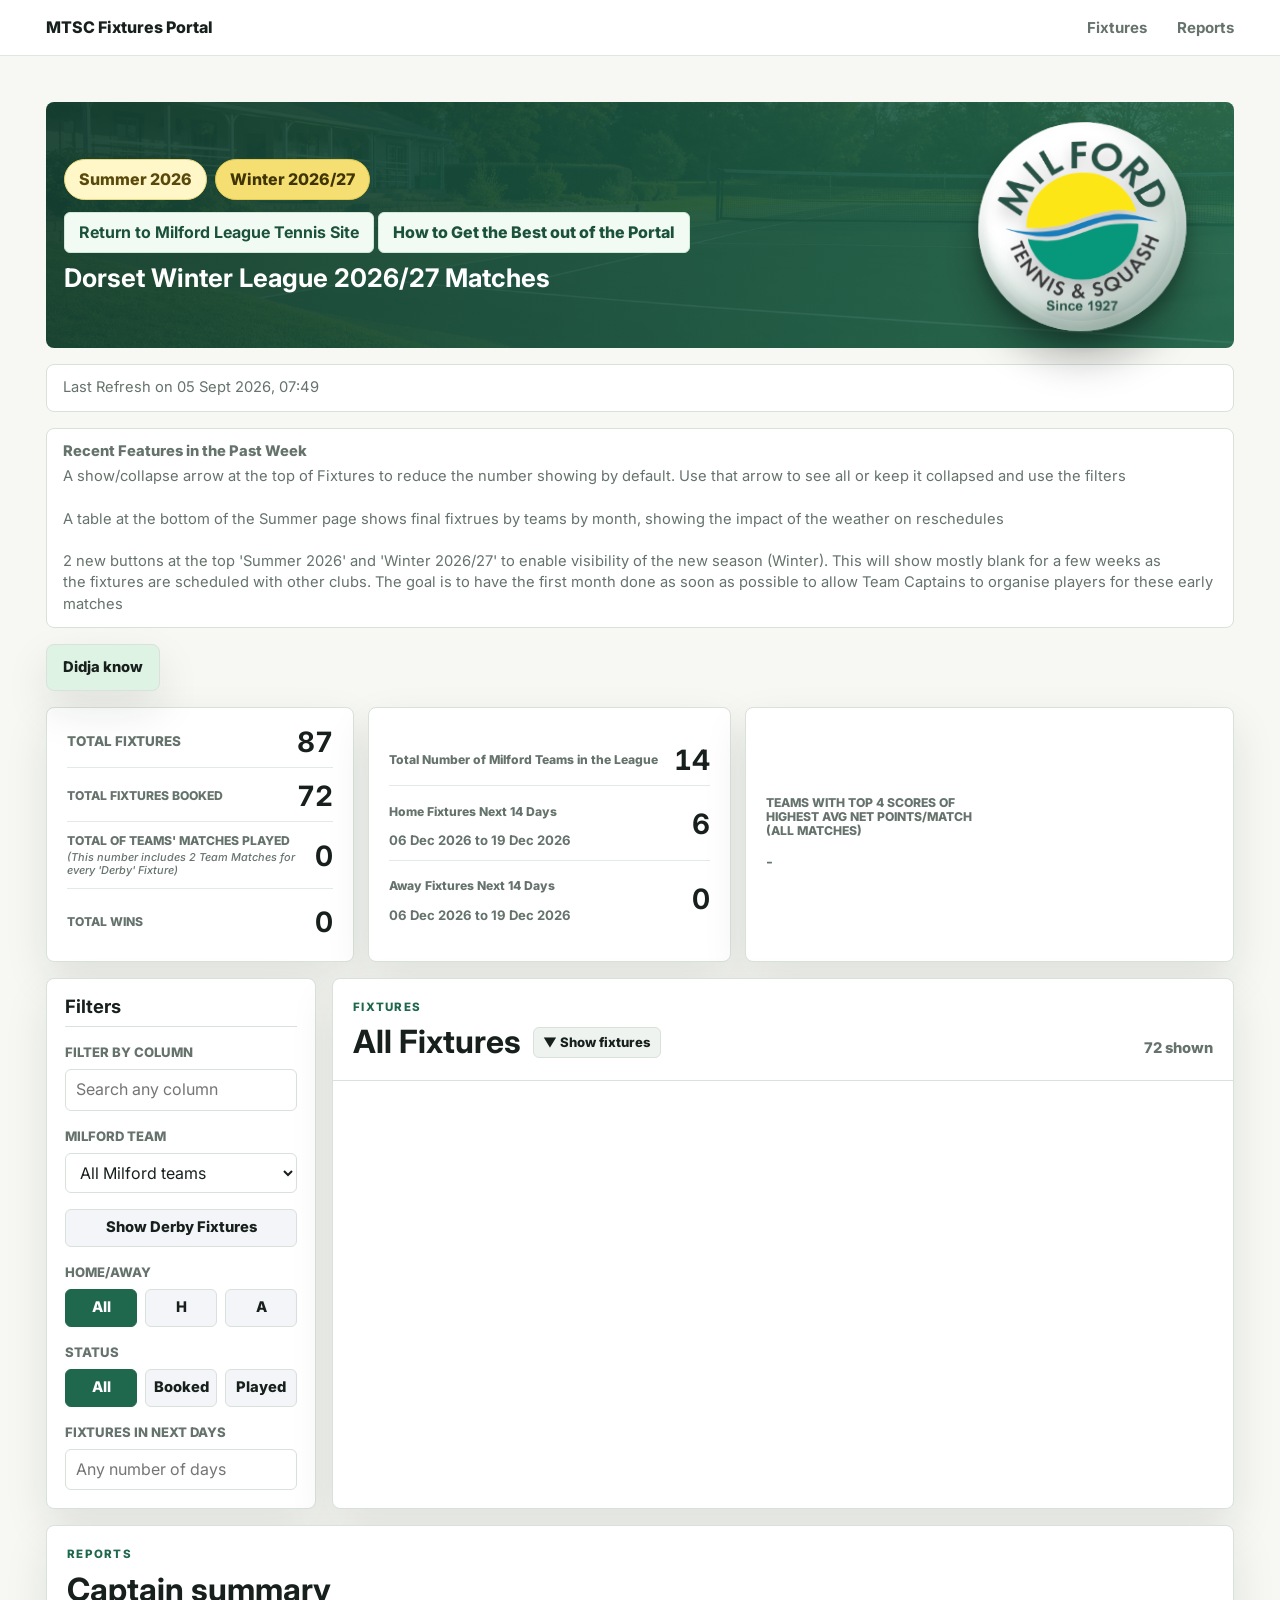
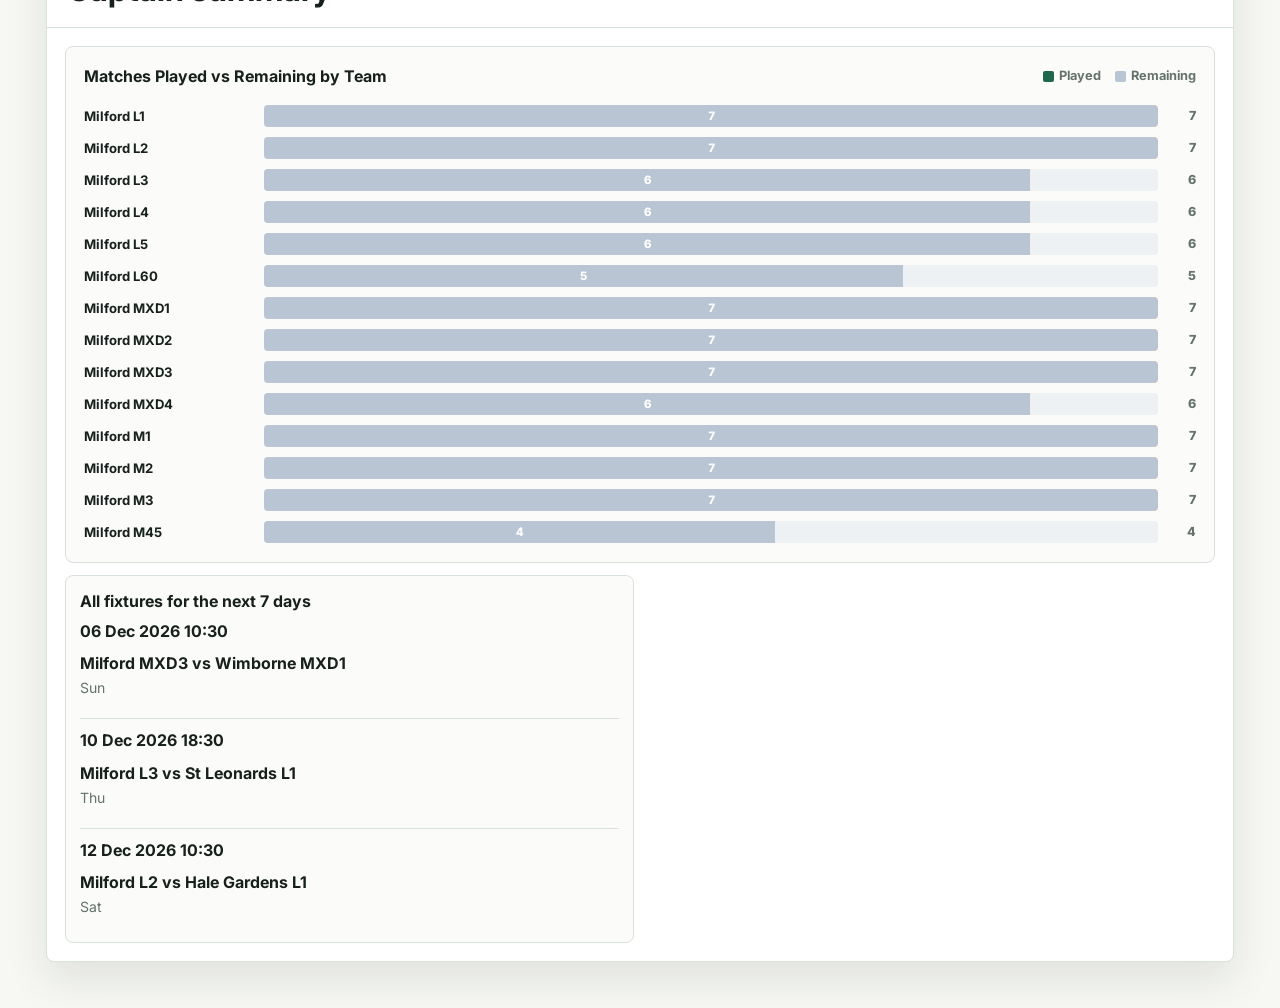
==== index.html @ c12ba3ec "Source total fixtures from By Date I100" ====
<!DOCTYPE html>
<html lang="en">
  <head>
    <meta charset="UTF-8" />
    <meta name="viewport" content="width=device-width, initial-scale=1.0" />
    <title>MTSC Fixtures Portal</title>
    <link rel="preconnect" href="https://fonts.googleapis.com" />
    <link rel="preconnect" href="https://fonts.gstatic.com" crossorigin />
    <link
      href="https://fonts.googleapis.com/css2?family=Inter:wght@400;500;600;700;800&display=swap"
      rel="stylesheet"
    />
    <link rel="stylesheet" href="styles.css?v=108" />
    <script
      defer
      src="https://cdn.sheetjs.com/xlsx-0.20.3/package/dist/xlsx.full.min.js"
    ></script>
    <script defer src="app.js?v=95"></script>
  </head>
  <body>
    <header class="app-header">
      <a class="brand" href="#dashboard" aria-label="MTSC Fixtures Portal">
        <span>MTSC Fixtures Portal</span>
      </a>
      <nav class="main-nav" aria-label="Main navigation">
        <a href="#fixtures">Fixtures</a>
        <a href="#reports">Reports</a>
      </nav>
    </header>

    <main id="dashboard">
      <section class="toolbar captain-toolbar" aria-label="Fixtures overview">
        <div>
          <div class="season-picker" role="group" aria-label="Choose fixture season">
            <button class="season-button" type="button" data-season="summer-2026" aria-pressed="false">Summer 2026</button>
            <button class="season-button is-active" type="button" data-season="winter-2026-27" aria-pressed="true">Winter 2026/27</button>
          </div>
          <a
            class="button toolbar-link"
            style="display:inline-flex;align-items:center;justify-content:center;width:fit-content;margin:0 0 6px;padding:8px 14px;min-height:34px;background:#f1fbf3;color:#1c523b;border:1px solid #cfe7d5;border-radius:6px;box-shadow:none;font-weight:700;"
            href="https://milfordtennisandsquash.net/league-tennis-information/"
            target="_blank"
            rel="noreferrer"
          >
            Return to Milford League Tennis Site
          </a>
          <button class="button toolbar-help" id="openHelp" type="button">
            How to Get the Best out of the Portal
          </button>
          <h1 id="seasonTitle">Dorset Summer League 2026 Matches</h1>
        </div>
        <a
          class="hero-logo-wrap"
          href="https://milfordtennisandsquash.net"
          target="_blank"
          rel="noreferrer"
          aria-label="Go to Milford Tennis and Squash Club site"
        >
          <img class="hero-logo" src="assets/milfordlogo.png" alt="Milford Tennis and Squash Club" />
        </a>
      </section>

      <section class="status-line" aria-live="polite">
        <span id="fileStatus">No published fixture data available yet.</span>
        <span id="parseStatus"></span>
      </section>

      <section class="feature-line is-empty" id="featureLine" aria-live="polite">
        <span class="feature-label" id="featureLabel" hidden>Recent Features in the Past Week</span>
        <span id="portalFeatures"></span>
      </section>

      <section class="didja-wrap">
        <button class="didja-know" id="didjaKnow" type="button" aria-expanded="false" aria-describedby="didjaTooltip">
          Didja know
        </button>
        <span class="didja-tooltip" id="didjaTooltip" role="tooltip" aria-live="polite">
          To save the link on your phone home screen, when on the web site hit the share button and find 'add to home screen'. It will be saved as a web app and an easy click from your mobile home screen.
        </span>
      </section>

      <section class="overview-grid" aria-label="Fixture summary">
        <article class="overview-card metric-card">
          <div class="metric-list">
            <div class="metric-row">
              <span class="kpi-label kpi-title" id="totalMatchesLabel">TOTAL FIXTURES</span>
              <strong id="totalMatches">0</strong>
            </div>
            <div class="metric-row">
              <span class="kpi-label">Total Fixtures Booked</span>
              <strong id="totalFixturesBooked">-</strong>
            </div>
            <div class="metric-row">
              <span class="kpi-label kpi-label-with-note">
                <span>Total of Teams' Matches Played</span>
                <span class="kpi-note">(This number includes 2 Team Matches for every 'Derby' Fixture)</span>
              </span>
              <strong id="summaryMatchesPlayed">-</strong>
            </div>
            <div class="metric-row">
              <span class="kpi-label">Total Wins</span>
              <strong id="summaryWins">-</strong>
            </div>
          </div>
        </article>
        <article class="overview-card metric-card">
          <div class="metric-list">
            <div class="metric-row">
              <span class="kpi-label kpi-title">Total Number of Milford Teams in the League</span>
              <strong id="teamCount">0</strong>
            </div>
            <div class="metric-row metric-row-has-range">
              <span class="kpi-label kpi-title">Home Fixtures Next 14 Days</span>
              <strong id="homeNextCount">0</strong>
              <span class="kpi-range" id="homeNextRange"></span>
            </div>
            <div class="metric-row metric-row-has-range">
              <span class="kpi-label kpi-title">Away Fixtures Next 14 Days</span>
              <strong id="awayNextCount">0</strong>
              <span class="kpi-range" id="awayNextRange"></span>
            </div>
          </div>
        </article>
        <article class="overview-card net-points-card">
          <span class="kpi-label kpi-label-two-line">Teams with top 4 scores of<br />highest avg net points/match<br />(All Matches)</span>
          <div class="summary-ranking-list" id="summaryHighestAvg" aria-label="Teams on the top four average net points scores per match"></div>
        </article>
      </section>

      <section class="workspace" id="fixtures">
        <aside class="filters" aria-label="Fixture filters">
          <h2 class="filters-title">Filters</h2>
          <div class="filter-block">
            <label for="searchInput">Filter by Column</label>
            <input
              id="searchInput"
              type="search"
              placeholder="Search any column"
            />
          </div>
          <div class="filter-block">
            <label for="teamFilter">Milford Team</label>
            <select id="teamFilter">
              <option value="">All Milford teams</option>
            </select>
          </div>
          <div class="filter-block">
            <button class="filter-chip derby-filter-button" id="derbyFilterButton" type="button" aria-pressed="false" data-tooltip="Derby Match - when 2 Milford Teams are in the same division and therefore have to play each other">
              Show Derby Fixtures
            </button>
          </div>
          <div class="filter-block">
            <label>Home/Away</label>
            <div class="segmented-control" role="group" aria-label="Home Away filter">
              <button type="button" class="filter-chip is-active" data-home-away="all">All</button>
              <button type="button" class="filter-chip" data-home-away="H">H</button>
              <button type="button" class="filter-chip" data-home-away="A">A</button>
            </div>
          </div>
          <div class="filter-block">
            <label>Status</label>
            <div class="segmented-control" role="group" aria-label="Status preset filter">
              <button type="button" class="filter-chip is-active" data-status-filter="all">All</button>
              <button type="button" class="filter-chip" data-status-filter="booked">Booked</button>
              <button type="button" class="filter-chip" data-status-filter="played">Played</button>
            </div>
          </div>
          <div class="filter-block">
            <label for="nextDaysInput">Fixtures in next days</label>
            <input
              id="nextDaysInput"
              type="number"
              min="0"
              step="1"
              placeholder="Any number of days"
            />
          </div>
        </aside>

        <section class="data-area">
          <div class="section-head">
            <div>
              <p class="eyebrow">Fixtures</p>
              <div class="fixtures-title-row">
                <h2>All Fixtures</h2>
                <button
                  class="fixture-toggle"
                  id="fixtureToggle"
                  type="button"
                  aria-expanded="false"
                  aria-controls="fixtureTableWrap"
                  hidden
                >
                  ▼ Show fixtures
                </button>
              </div>
            </div>
            <span id="visibleCount">0 shown</span>
          </div>
          <div class="table-wrap" id="fixtureTableWrap">
            <table>
              <thead>
                <tr>
                  <th>Date</th>
                  <th>Day</th>
                  <th>Time</th>
                  <th>Home Team</th>
                  <th>Away Team</th>
                  <th>Status</th>
                </tr>
              </thead>
              <tbody id="fixturesBody">
                <tr>
                  <td colspan="6" class="empty-state">
                    No published fixture data available yet.
                  </td>
                </tr>
              </tbody>
            </table>
          </div>
        </section>
      </section>

      <section class="report-grid single-report">
        <article class="report-panel" id="reports">
          <div class="section-head compact">
            <div>
              <p class="eyebrow">Reports</p>
              <h2>Captain summary</h2>
            </div>
          </div>
          <div id="reportBody" class="summary-list">
            <p class="empty-copy">
              Load fixtures to see monthly planned matches and matches for the next 7 days.
            </p>
          </div>
        </article>
      </section>
    </main>

    <div class="help-modal" id="helpModal" aria-hidden="true">
      <div class="help-dialog" role="dialog" aria-modal="true" aria-labelledby="helpTitle">
        <div class="help-head">
          <h2 id="helpTitle">How to Get the Best out of the Portal</h2>
          <button class="help-close" id="closeHelp" type="button" aria-label="Close help">Close</button>
        </div>
        <div class="help-body">
          <p>
            The Highest Avg Net Points / Match takes all points FOR less all points AGAINST for each team and divides by the number of matches played, hence the view showing % matches played is an important factor. The highest possible score is 6.
          </p>
          <p>
            Use the filter box to filter by column, team, opponent, date, status etc. Then try partial text, e.g. Jul will show only July matches. Hit the Home button below that and it will show July home matches, then try hitting Booked. That will add only the booked matches to the view and so on.
          </p>
          <p>
            Also filter by team to see all matches for a specific team and use further filters if you only want to see Booked.
          </p>
          <p>
            One of the filters is Matches in Next Days. If you type in 4 here, you will see all Milford teams' matches in the next 4 days. You can then filter more as above.
          </p>
          <p>
            For any comments or suggestions contact the Fixtures Secretary on tennisfixtures@milfordtennisandsquash.net
          </p>
        </div>
      </div>
    </div>
  </body>
</html>
---- styles.css ----
:root {
  --ink: #17201c;
  --muted: #65736c;
  --line: #d8e1da;
  --soft: #eef3ef;
  --white: #ffffff;
  --court: #1f684d;
  --court-dark: #143f32;
  --accent: #c9ef4b;
  --warning: #d96d3f;
  --blue: #2367a6;
  --shadow: 0 18px 44px rgba(23, 32, 28, 0.1);
}

* {
  box-sizing: border-box;
}

html {
  scroll-behavior: smooth;
}

body {
  margin: 0;
  color: var(--ink);
  background: #f7f8f4;
  font-family: Inter, system-ui, -apple-system, BlinkMacSystemFont, "Segoe UI", sans-serif;
  line-height: 1.45;
}

a {
  color: inherit;
  text-decoration: none;
}

button,
input,
select {
  font: inherit;
}

.app-header {
  position: sticky;
  top: 0;
  z-index: 20;
  display: flex;
  align-items: center;
  justify-content: space-between;
  gap: 24px;
  padding: 16px clamp(18px, 4vw, 46px);
  border-bottom: 1px solid rgba(216, 225, 218, 0.78);
  background: rgba(255, 255, 255, 0.92);
  backdrop-filter: blur(18px);
}

.brand,
.main-nav {
  display: flex;
  align-items: center;
}

.brand {
  gap: 12px;
  font-weight: 800;
}

.brand-mark {
  width: 380px;
  height: auto;
  object-fit: contain;
  border-radius: 8px;
}

.main-nav {
  gap: clamp(14px, 3vw, 30px);
  color: var(--muted);
  font-size: 0.94rem;
  font-weight: 700;
}

main {
  padding: clamp(20px, 4vw, 46px);
}

.toolbar {
  display: grid;
  grid-template-columns: minmax(280px, 1fr) minmax(300px, 430px);
  gap: clamp(22px, 5vw, 64px);
  align-items: center;
  min-height: 155px;
  padding: 18px;
  border-radius: 8px;
  background:
    linear-gradient(110deg, rgba(20, 63, 50, 0.94), rgba(31, 104, 77, 0.88)),
    url("assets/club-hero.png") center / cover;
  color: var(--white);
}

.toolbar-link {
  width: fit-content;
}

.season-picker {
  display: flex;
  flex-wrap: wrap;
  gap: 8px;
  margin: 0 0 12px;
}

.season-button {
  min-height: 38px;
  padding: 8px 14px;
  border: 1px solid #ead77b;
  border-radius: 999px;
  background: #fff7c7;
  color: #594a0b;
  font-weight: 800;
  cursor: pointer;
}

.season-button:hover,
.season-button:focus-visible {
  background: #f7e99b;
}

.season-button.is-active {
  border-color: #e2c94f;
  background: #f5df72;
  color: #403500;
}

.captain-toolbar {
  grid-template-columns: minmax(0, 3fr) minmax(220px, 1fr);
}

#seasonTitle {
  max-width: none;
  font-size: clamp(1.1rem, 2vw, 2rem);
  white-space: nowrap;
}

.hero-logo-wrap {
  position: relative;
  display: block;
  width: clamp(150px, 18vw, 210px);
  aspect-ratio: 1 / 1;
  justify-self: center;
  flex: 0 0 auto;
  border-radius: 50%;
  background:
    radial-gradient(circle at 34% 28%, rgba(255, 255, 255, 1) 0 36%, rgba(239, 246, 242, 0.96) 62%, rgba(196, 215, 205, 0.98) 100%);
  box-shadow:
    0 26px 38px rgba(0, 0, 0, 0.28),
    0 10px 14px rgba(0, 0, 0, 0.2),
    inset 0 6px 10px rgba(255, 255, 255, 0.92),
    inset 0 -10px 16px rgba(20, 63, 50, 0.18);
  overflow: hidden;
  transform: perspective(650px) rotateX(6deg) rotateY(-8deg);
  transform-style: preserve-3d;
  transition: transform 180ms ease, box-shadow 180ms ease;
}

.hero-logo-wrap:hover,
.hero-logo-wrap:focus-visible {
  box-shadow:
    0 30px 42px rgba(0, 0, 0, 0.32),
    0 12px 16px rgba(0, 0, 0, 0.22),
    inset 0 6px 10px rgba(255, 255, 255, 0.92),
    inset 0 -10px 16px rgba(20, 63, 50, 0.18);
  transform: perspective(650px) rotateX(4deg) rotateY(-5deg) translateY(-2px);
}

.hero-logo-wrap:focus-visible {
  outline: 3px solid var(--accent);
  outline-offset: 5px;
}

.hero-logo-wrap::before {
  content: "";
  position: absolute;
  inset: 10px;
  z-index: 1;
  border-radius: 50%;
  background: linear-gradient(145deg, rgba(255, 255, 255, 0.58), rgba(255, 255, 255, 0.08) 42%, rgba(20, 63, 50, 0.12) 100%);
  pointer-events: none;
}

.hero-logo-wrap::after {
  content: "";
  position: absolute;
  inset: 0;
  border-radius: 50%;
  box-shadow: inset -12px -16px 22px rgba(20, 63, 50, 0.18);
  pointer-events: none;
}

.hero-logo {
  display: block;
  position: absolute;
  inset: 20px;
  z-index: 2;
  width: calc(100% - 40px);
  height: calc(100% - 40px);
  max-width: none;
  max-height: none;
  object-fit: contain;
  object-position: center;
  filter: drop-shadow(0 8px 8px rgba(0, 0, 0, 0.22));
}

.eyebrow {
  margin: 0 0 10px;
  color: var(--accent);
  font-size: 0.72rem;
  font-weight: 800;
  letter-spacing: 0.11em;
  text-transform: uppercase;
}

h1,
h2,
h3,
p {
  margin-top: 0;
}

h1 {
  max-width: 760px;
  margin-bottom: 0;
  font-size: clamp(1.1rem, 2.25vw, 2.35rem);
  line-height: 1.05;
  letter-spacing: 0;
}

h2 {
  margin-bottom: 0;
  font-size: clamp(1.35rem, 3vw, 2rem);
  line-height: 1.08;
}

.upload-panel {
  display: grid;
  gap: 12px;
  padding: 14px;
  border: 1px solid rgba(255, 255, 255, 0.28);
  border-radius: 8px;
  background: rgba(255, 255, 255, 0.12);
  box-shadow: var(--shadow);
}

.file-drop {
  display: grid;
  gap: 8px;
  padding: 16px;
  border: 1px dashed rgba(255, 255, 255, 0.54);
  border-radius: 8px;
  background: rgba(255, 255, 255, 0.14);
  cursor: pointer;
}

.file-drop span {
  font-weight: 800;
}

.file-drop input {
  width: 100%;
  color: rgba(255, 255, 255, 0.82);
}

.secondary-drop {
  background: rgba(0, 0, 0, 0.1);
}

.button {
  display: inline-flex;
  align-items: center;
  justify-content: center;
  min-height: 42px;
  padding: 10px 16px;
  border: 0;
  border-radius: 6px;
  background: var(--court);
  color: var(--white);
  font-weight: 800;
  cursor: pointer;
}

.button.ghost {
  background: var(--accent);
  color: var(--ink);
}

.button.full {
  width: 100%;
}

.button.small {
  min-height: 36px;
  padding: 8px 12px;
}

.button:disabled {
  cursor: not-allowed;
  opacity: 0.55;
}

.toolbar-help {
  width: fit-content;
  min-height: 34px;
  margin: 0 0 12px;
  padding: 8px 14px;
  border: 1px solid #cfe7d5;
  background: #f1fbf3;
  color: #1c523b;
  box-shadow: none;
}

.modal-open {
  overflow: hidden;
}

.help-modal {
  position: fixed;
  inset: 0;
  z-index: 50;
  display: none;
  align-items: center;
  justify-content: center;
  padding: 22px;
  background: rgba(23, 32, 28, 0.62);
}

.help-modal.is-open {
  display: flex;
}

.help-dialog {
  width: min(720px, 100%);
  max-height: min(720px, calc(100vh - 44px));
  overflow: auto;
  border: 1px solid var(--line);
  border-radius: 8px;
  background: var(--white);
  box-shadow: 0 28px 70px rgba(0, 0, 0, 0.26);
}

.help-head {
  display: flex;
  align-items: center;
  justify-content: space-between;
  gap: 18px;
  padding: 20px 22px;
  border-bottom: 1px solid var(--line);
}

.help-head h2 {
  font-size: 1.35rem;
}

.help-close {
  min-height: 36px;
  padding: 8px 12px;
  border: 1px solid var(--line);
  border-radius: 6px;
  background: var(--soft);
  color: var(--ink);
  font-weight: 800;
  cursor: pointer;
}

.help-body {
  display: grid;
  gap: 14px;
  padding: 20px 22px 24px;
  color: var(--ink);
}

.help-body p {
  margin: 0;
  color: var(--ink);
  font-size: 0.98rem;
}

.upload-note {
  margin: 0;
  color: rgba(255, 255, 255, 0.84);
  font-size: 0.82rem;
  font-weight: 700;
}

.status-line {
  display: flex;
  justify-content: space-between;
  gap: 16px;
  margin: 16px 0;
  padding: 12px 16px;
  border: 1px solid var(--line);
  border-radius: 8px;
  background: var(--white);
  color: var(--muted);
  font-size: 0.92rem;
}

.feature-line {
  display: grid;
  gap: 4px;
  margin: 16px 0;
  padding: 12px 16px;
  border: 1px solid var(--line);
  border-radius: 8px;
  background: var(--white);
  color: var(--muted);
  font-size: 0.92rem;
}

.feature-line.is-empty {
  min-height: 45px;
}

.didja-wrap {
  position: relative;
  width: fit-content;
  margin: 16px 0;
}

.didja-know {
  display: inline-flex;
  align-items: center;
  justify-content: center;
  padding: 12px 16px;
  border: 1px solid var(--line);
  border-radius: 8px;
  background: #dff3e5;
  color: var(--ink);
  box-shadow: var(--shadow);
  cursor: url("data:image/svg+xml,%3Csvg xmlns='http://www.w3.org/2000/svg' width='24' height='24' viewBox='0 0 24 24'%3E%3Cellipse cx='9' cy='8' rx='5' ry='6.5' fill='none' stroke='%2317201c' stroke-width='1.8' transform='rotate(-32 9 8)'/%3E%3Cpath d='M5.5 7.2l7 1.4M5.8 10.2l6.7 1.4M7.5 3.1l3.2 11M10.9 2.8l3 10.4' stroke='%23c9ef4b' stroke-width='1' stroke-linecap='round'/%3E%3Cpath d='M12.4 12.8l6.6 6.6' stroke='%2317201c' stroke-width='3' stroke-linecap='round'/%3E%3Cpath d='M17.2 17.6l2.6 2.6' stroke='%23c9ef4b' stroke-width='1.2' stroke-linecap='round'/%3E%3C/svg%3E") 12 12, pointer;
  font-size: 0.92rem;
  font-weight: 800;
}

.didja-know:focus-visible {
  outline: 3px solid var(--accent);
  outline-offset: 4px;
}

.didja-tooltip {
  position: absolute;
  left: 0;
  top: calc(100% + 10px);
  z-index: 30;
  display: none;
  width: min(420px, calc(100vw - 44px));
  padding: 12px 14px;
  border: 1px solid var(--line);
  border-radius: 8px;
  background: var(--white);
  color: var(--ink);
  box-shadow: 0 18px 42px rgba(23, 32, 28, 0.16);
  font-size: 0.92rem;
  font-weight: 600;
  line-height: 1.35;
}

.didja-wrap:hover .didja-tooltip,
.didja-know:focus + .didja-tooltip,
.didja-know.is-open + .didja-tooltip {
  display: block;
}

.feature-label {
  font-weight: 800;
}

#portalFeatures {
  text-align: left;
  font-size: 0.92rem;
  font-weight: 400;
  color: var(--muted);
  white-space: pre-line;
}

.overview-grid,
.report-grid {
  display: grid;
  grid-template-columns: minmax(220px, 0.85fr) minmax(260px, 1fr) minmax(360px, 1.35fr);
  gap: 14px;
}

.report-grid {
  display: grid;
  grid-template-columns: repeat(4, minmax(0, 1fr));
  gap: 14px;
  margin-top: 14px;
}

.overview-card,
.filters,
.data-area,
.report-panel {
  border: 1px solid var(--line);
  border-radius: 8px;
  background: var(--white);
  box-shadow: var(--shadow);
}

.overview-card {
  min-width: 0;
  min-height: 188px;
  padding: 18px 20px;
}

.overview-card {
  display: grid;
  align-content: center;
}

.metric-list {
  display: grid;
  gap: 12px;
}

.metric-row {
  display: grid;
  grid-template-columns: minmax(0, 1fr) auto;
  gap: 14px;
  align-items: center;
  min-height: 42px;
  padding-bottom: 10px;
  border-bottom: 1px solid rgba(216, 225, 218, 0.72);
}

.metric-row:last-child {
  padding-bottom: 0;
  border-bottom: 0;
}

.metric-row .kpi-range {
  grid-column: 1;
  justify-self: start;
  margin-top: -8px;
}

.metric-row-has-range {
  align-items: start;
}

.metric-row-has-range strong {
  grid-column: 2;
  grid-row: 1 / 3;
  align-self: center;
  padding-top: 0;
}

.overview-card .kpi-label {
  display: flex;
  align-items: center;
  color: var(--muted);
  min-height: 2.2em;
  font-size: 0.76rem !important;
  line-height: 1.15 !important;
  font-weight: 800;
  text-transform: uppercase;
}

.overview-card .kpi-label-with-note {
  align-items: flex-start;
  flex-direction: column;
  gap: 3px;
}

.overview-card .kpi-note {
  font-size: 0.68rem;
  font-style: italic;
  font-weight: 500;
  line-height: 1.2;
  text-transform: none;
}

.kpi-label-two-line {
  line-height: 1.08 !important;
  min-height: 3.05em !important;
}

.overview-card .kpi-title {
  text-transform: none;
}

#totalMatchesLabel {
  font-size: 0.84rem !important;
  line-height: 1.15 !important;
  text-transform: uppercase !important;
}

.overview-card strong {
  display: block;
  color: var(--ink);
  font-size: 1.75rem;
  line-height: 1;
  font-variant-numeric: tabular-nums;
}

.summary-teams {
  display: block;
  margin-top: 6px;
  color: var(--muted);
  font-size: 0.84rem;
  font-weight: 700;
}

.summary-ranking-list {
  display: grid;
  gap: 8px;
  margin-top: 14px;
}

.summary-ranking-row {
  display: grid;
  grid-template-columns: minmax(0, 1.15fr) 0.8fr 0.95fr;
  gap: 12px;
  align-items: baseline;
}

.summary-ranking-head {
  display: grid;
  grid-template-columns: minmax(0, 1.15fr) 0.8fr 0.95fr;
  gap: 12px;
  align-items: end;
  padding-bottom: 4px;
  border-bottom: 1px solid rgba(0, 0, 0, 0.08);
}

.summary-ranking-head span {
  color: var(--muted);
  font-size: 0.72rem;
  font-weight: 800;
  text-transform: uppercase;
  letter-spacing: 0;
  text-align: right;
}

.summary-ranking-head span:first-child,
.summary-ranking-team {
  text-align: left;
}

.summary-ranking-team,
.summary-ranking-points,
.summary-ranking-percent {
  font-size: 0.92rem;
  line-height: 1.15;
  font-weight: 700;
}

.summary-ranking-team {
  color: var(--text);
  min-width: 0;
  overflow: hidden;
  text-overflow: ellipsis;
  white-space: nowrap;
}

.summary-ranking-points {
  color: var(--text);
  text-align: right;
  font-variant-numeric: tabular-nums;
}

.summary-ranking-percent {
  color: var(--text);
  text-align: right;
  font-variant-numeric: tabular-nums;
  white-space: nowrap;
  font-size: 0.92rem;
  line-height: 1.15;
  font-weight: 700;
}

.summary-ranking-empty {
  color: var(--muted);
  font-size: 0.92rem;
  font-weight: 700;
}

.kpi-range {
  display: block;
  margin-top: 6px;
  color: var(--muted);
  font-size: 0.82rem;
  font-weight: 700;
}

.workspace {
  display: grid;
  grid-template-columns: 270px minmax(0, 1fr);
  gap: 16px;
  margin-top: 16px;
}

#fixtures,
#reports {
  scroll-margin-top: 72px;
}

.filters {
  align-self: start;
  display: grid;
  gap: 16px;
  min-width: 0;
  padding: 18px;
}

.filters-title {
  margin: 0;
  padding-bottom: 10px;
  border-bottom: 1px solid var(--line);
  color: var(--ink);
  font-size: 1.15rem;
}

.filter-block {
  display: grid;
  gap: 7px;
  min-width: 0;
}

.filter-block label {
  color: var(--muted);
  font-size: 0.82rem;
  font-weight: 800;
  text-transform: uppercase;
}

.filter-block input,
.filter-block select {
  width: 100%;
  max-width: 100%;
  min-width: 0;
  min-height: 40px;
  padding: 8px 10px;
  border: 1px solid var(--line);
  border-radius: 6px;
  background: var(--white);
  color: var(--ink);
}

.segmented-control {
  display: grid;
  grid-template-columns: repeat(auto-fit, minmax(64px, 1fr));
  gap: 8px;
  min-width: 0;
}

.filter-chip {
  width: 100%;
  min-width: 0;
  min-height: 38px;
  border: 1px solid var(--line);
  border-radius: 6px;
  background: #f3f5f8;
  color: var(--ink);
  font-size: 0.92rem;
  font-weight: 800;
  cursor: pointer;
}

.filter-chip.is-active {
  background: var(--court);
  border-color: var(--court);
  color: var(--white);
}

.derby-filter-button {
  position: relative;
}

.derby-filter-button::after {
  position: absolute;
  z-index: 10;
  bottom: calc(100% + 7px);
  left: 0;
  width: min(280px, 80vw);
  padding: 8px 10px;
  border-radius: 6px;
  background: var(--ink);
  color: var(--white);
  box-shadow: var(--shadow);
  content: attr(data-tooltip);
  font-size: 0.78rem;
  font-weight: 600;
  line-height: 1.35;
  opacity: 0;
  pointer-events: none;
  text-align: left;
  transform: translateY(3px);
  visibility: hidden;
}

.derby-filter-button:hover::after,
.derby-filter-button:focus-visible::after {
  opacity: 1;
  transform: translateY(0);
  visibility: visible;
}

.data-area,
.report-panel {
  min-width: 0;
  overflow: hidden;
}

.section-head {
  display: flex;
  align-items: end;
  justify-content: space-between;
  gap: 20px;
  padding: 20px;
  border-bottom: 1px solid var(--line);
}

.section-head.compact {
  align-items: center;
}

.section-head .eyebrow {
  color: var(--court);
}

.fixtures-title-row {
  display: flex;
  align-items: center;
  gap: 12px;
}

.fixture-toggle {
  padding: 5px 9px;
  border: 1px solid var(--line);
  border-radius: 6px;
  background: var(--soft);
  color: var(--ink);
  cursor: pointer;
  font: inherit;
  font-size: 0.82rem;
  font-weight: 800;
}

.fixture-toggle:hover,
.fixture-toggle:focus-visible {
  border-color: var(--court);
  outline: none;
}

#visibleCount {
  color: var(--muted);
  font-size: 0.92rem;
  font-weight: 800;
}

.table-wrap {
  overflow-x: auto;
}

table {
  width: 100%;
  min-width: 860px;
  border-collapse: collapse;
}

th,
td {
  padding: 13px 14px;
  border-bottom: 1px solid var(--line);
  text-align: left;
  vertical-align: top;
}

th {
  background: var(--soft);
  color: var(--muted);
  font-size: 0.78rem;
  font-weight: 800;
  text-transform: uppercase;
}

td {
  font-size: 0.94rem;
}

.empty-state,
.empty-copy {
  color: var(--muted);
}

.badge {
  display: inline-flex;
  align-items: center;
  min-height: 24px;
  padding: 3px 8px;
  border-radius: 999px;
  background: var(--soft);
  color: var(--court-dark);
  font-size: 0.78rem;
  font-weight: 800;
}

.badge.changed,
.badge.removed {
  background: #fee8de;
  color: #97431f;
}

.badge.new {
  background: #e2f0ff;
  color: #124f86;
}

.badge.played {
  background: #dff2df;
  color: #1f6b2a;
}

.report-grid {
  grid-template-columns: minmax(0, 1fr) minmax(0, 1fr);
  margin-top: 16px;
}

.report-grid.single-report {
  grid-template-columns: minmax(0, 1fr);
  justify-content: stretch;
}

.change-list,
.summary-list {
  display: grid;
  grid-template-columns: repeat(2, minmax(0, 1fr));
  gap: 12px;
  padding: 18px;
}

.change-item,
.summary-item {
  padding: 14px;
  border: 1px solid var(--line);
  border-radius: 8px;
  background: #fbfcfa;
}

.change-item strong,
.summary-item strong {
  display: block;
  margin-bottom: 6px;
}

.summary-item-wide {
  grid-column: 1 / -1;
}

.team-progress-chart {
  padding: 18px;
}

.team-progress-head,
.team-progress-legend,
.team-progress-row {
  display: flex;
  align-items: center;
}

.team-progress-head {
  justify-content: space-between;
  gap: 16px;
  margin-bottom: 16px;
}

.team-progress-head strong {
  margin: 0;
}

.team-progress-legend {
  gap: 14px;
  color: var(--muted);
  font-size: 0.8rem;
  font-weight: 700;
}

.team-progress-legend span {
  display: inline-flex;
  align-items: center;
  gap: 5px;
}

.legend-swatch {
  width: 11px;
  height: 11px;
  border-radius: 2px;
}

.legend-swatch.played,
.team-progress-bar.played {
  background: var(--court);
}

.legend-swatch.remaining,
.team-progress-bar.remaining {
  background: #b9c5d2;
}

.team-progress-rows {
  display: grid;
  gap: 8px;
}

.team-progress-row {
  display: grid;
  grid-template-columns: minmax(110px, 170px) minmax(160px, 1fr) 28px;
  gap: 10px;
  min-height: 24px;
}

.team-progress-name {
  overflow: hidden;
  font-size: 0.82rem;
  font-weight: 700;
  text-overflow: ellipsis;
  white-space: nowrap;
}

.team-progress-track {
  display: flex;
  height: 22px;
  overflow: hidden;
  border-radius: 4px;
  background: #edf1f4;
}

.team-progress-bar {
  display: flex;
  align-items: center;
  justify-content: center;
  min-width: 0;
  color: var(--white);
  font-size: 0.72rem;
  font-weight: 800;
  font-variant-numeric: tabular-nums;
}

.team-progress-total {
  color: var(--muted);
  font-size: 0.78rem;
  font-weight: 800;
  text-align: right;
}

.summary-item-wide .results-table-wrap {
  width: 100%;
  margin: 0;
}

.change-item p,
.summary-item p {
  margin-bottom: 0;
  color: var(--muted);
  font-size: 0.92rem;
}

.results-table-wrap {
  overflow-x: auto;
}

.results-table {
  width: 100%;
  min-width: 860px;
  border-collapse: collapse;
  table-layout: fixed;
}

.results-table td {
  padding: 8px 10px;
  border-bottom: 1px solid var(--line);
  font-size: 0.88rem;
  vertical-align: top;
}

.next-fixtures {
  display: grid;
  gap: 10px;
  margin: 0;
  padding: 0;
  list-style: none;
}

.next-fixtures li {
  display: grid;
  gap: 3px;
  padding: 10px 0;
  border-top: 1px solid var(--line);
}

.next-fixtures li:first-child {
  border-top: 0;
  padding-top: 0;
}

.next-fixtures span {
  font-weight: 700;
}

.next-fixtures em {
  color: var(--muted);
  font-size: 0.88rem;
  font-style: normal;
}

.monthly-summary-head {
  display: grid;
  grid-template-columns: minmax(0, 1fr) 92px 92px 72px;
  gap: 16px;
  align-items: end;
  margin-bottom: 6px;
  font-family: inherit;
}

.monthly-summary-head strong,
.monthly-summary-head span {
  margin: 0;
  font-family: inherit;
}

.monthly-summary-head strong {
  display: block;
}

.monthly-summary-head span {
  color: var(--muted);
  font-size: 0.9rem;
  font-weight: 700;
  text-align: right;
}

.monthly-planned {
  display: grid;
  gap: 0;
}

.monthly-row {
  display: grid;
  grid-template-columns: minmax(0, 1fr) 92px 92px 72px;
  gap: 16px;
  align-items: center;
  padding: 9px 0;
  border-top: 1px solid var(--line);
}

.monthly-month {
  color: var(--muted);
  font-weight: 700;
  text-align: left;
}

.monthly-original-count,
.monthly-planned-count,
.monthly-played-count {
  color: var(--text);
  margin: 0;
  font-variant-numeric: tabular-nums;
  text-align: right;
  white-space: nowrap;
}

.team-month-summary > strong {
  display: block;
  margin-bottom: 10px;
}

.team-month-table-wrap {
  overflow-x: auto;
}

.team-month-table {
  width: 59%;
  min-width: 0;
  margin: 0;
  table-layout: fixed;
  border-collapse: collapse;
  font-variant-numeric: tabular-nums;
}

.team-month-table th,
.team-month-table td {
  padding: 4px 3px;
  border-top: 1px solid var(--line);
  text-align: center;
  white-space: nowrap;
}

.team-month-table th:first-child,
.team-month-table td:first-child {
  width: 18%;
}

.team-month-table td.count-two {
  background: #fff4bf;
}

.team-month-table td.count-three {
  background: #f8d2d2;
}

.team-month-table th:first-child {
  text-align: center;
}

.team-month-table thead th,
.team-month-table tbody tr:last-child th,
.team-month-table tbody tr:last-child td {
  color: var(--text);
  font-weight: 800;
}

footer {
  display: flex;
  justify-content: space-between;
  gap: 20px;
  padding: 24px clamp(20px, 4vw, 46px) 38px;
  color: var(--muted);
  font-size: 0.9rem;
}

@media (max-width: 980px) {
  .toolbar,
  .workspace,
  .report-grid {
    grid-template-columns: 1fr;
  }

  .overview-grid {
    grid-template-columns: repeat(2, minmax(0, 1fr));
  }

  .net-points-card {
    grid-column: 1 / -1;
  }

  .summary-list {
    grid-template-columns: 1fr;
  }
}

@media (max-width: 680px) {
  #seasonTitle {
    white-space: normal;
  }

  .app-header,
  .status-line,
  footer {
    align-items: flex-start;
    flex-direction: column;
  }

  .main-nav {
    width: 100%;
    justify-content: space-between;
  }

  main {
    padding: 14px;
  }

  .toolbar {
    min-height: 150px;
    padding: 18px;
  }

  h1 {
    font-size: 1.2rem;
  }

  .overview-grid {
    grid-template-columns: 1fr;
  }

  .net-points-card {
    grid-column: auto;
  }

  .team-progress-head {
    align-items: flex-start;
    flex-direction: column;
  }

  .team-progress-row {
    grid-template-columns: 92px minmax(120px, 1fr) 24px;
    gap: 7px;
  }

  .team-month-table {
    width: 100%;
  }

  .team-month-table th,
  .team-month-table td {
    padding: 4px 2px;
    font-size: 0.78rem;
  }
}

@media print {
  .app-header,
  .toolbar,
  .filters,
  footer,
  .button {
    display: none;
  }

  main {
    padding: 0;
  }

  .workspace,
  .report-grid,
  .overview-grid {
    grid-template-columns: 1fr;
  }

  .data-area,
  .report-panel,
  .overview-card {
    box-shadow: none;
  }
}
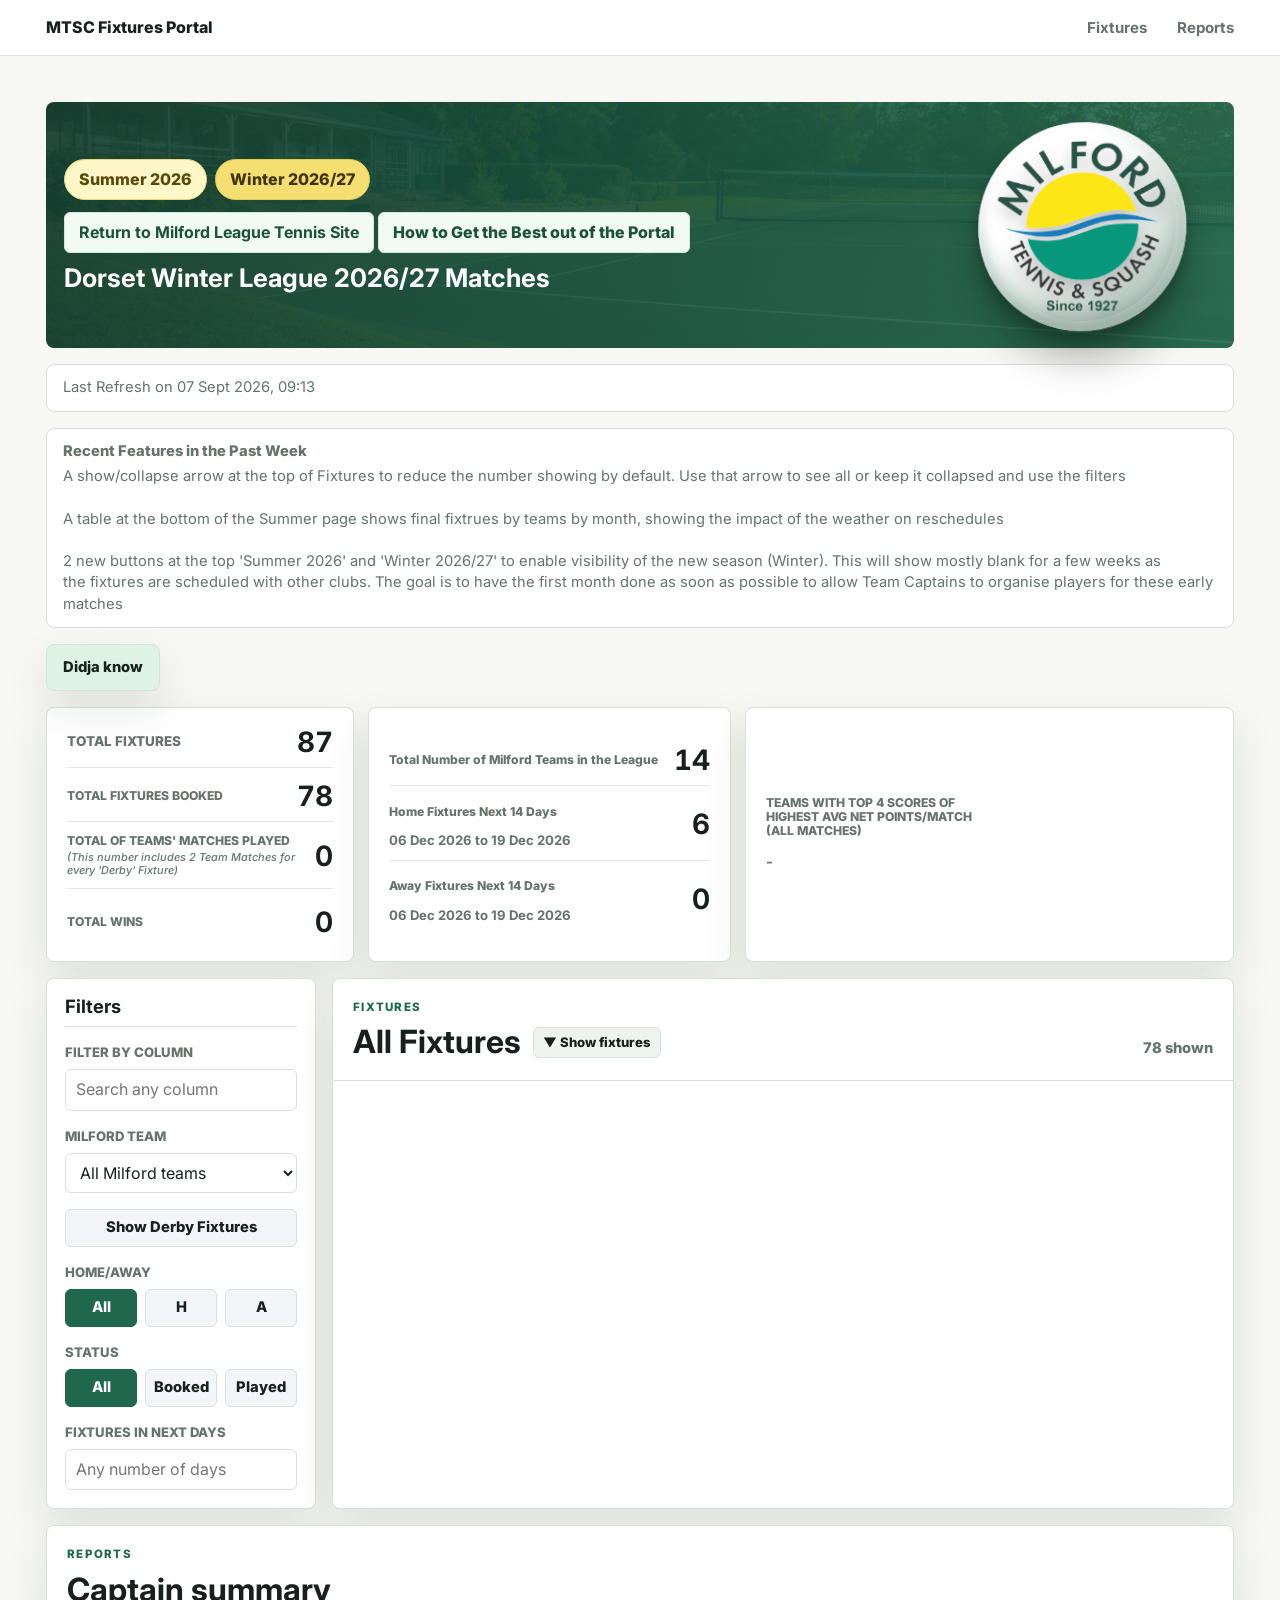
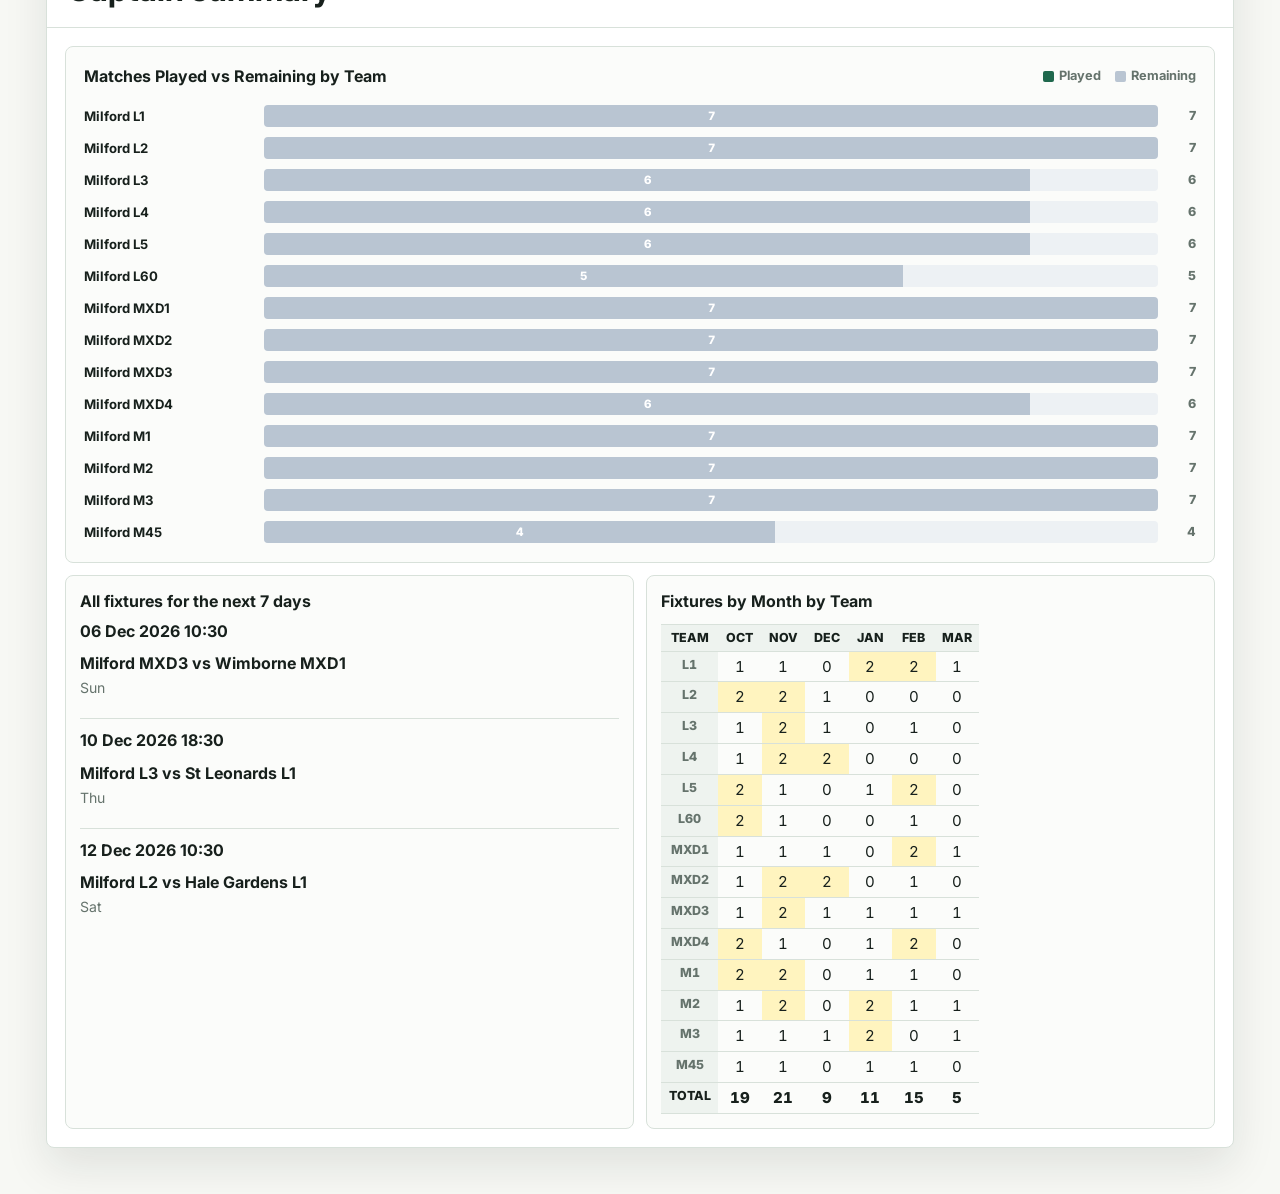
==== commit a82b8321: "Add fixtures by month by team report" ====
--- a/index.html
+++ b/index.html
@@ -15,7 +15,7 @@
       defer
       src="https://cdn.sheetjs.com/xlsx-0.20.3/package/dist/xlsx.full.min.js"
     ></script>
-    <script defer src="app.js?v=95"></script>
+    <script defer src="app.js?v=96"></script>
   </head>
   <body>
     <header class="app-header">
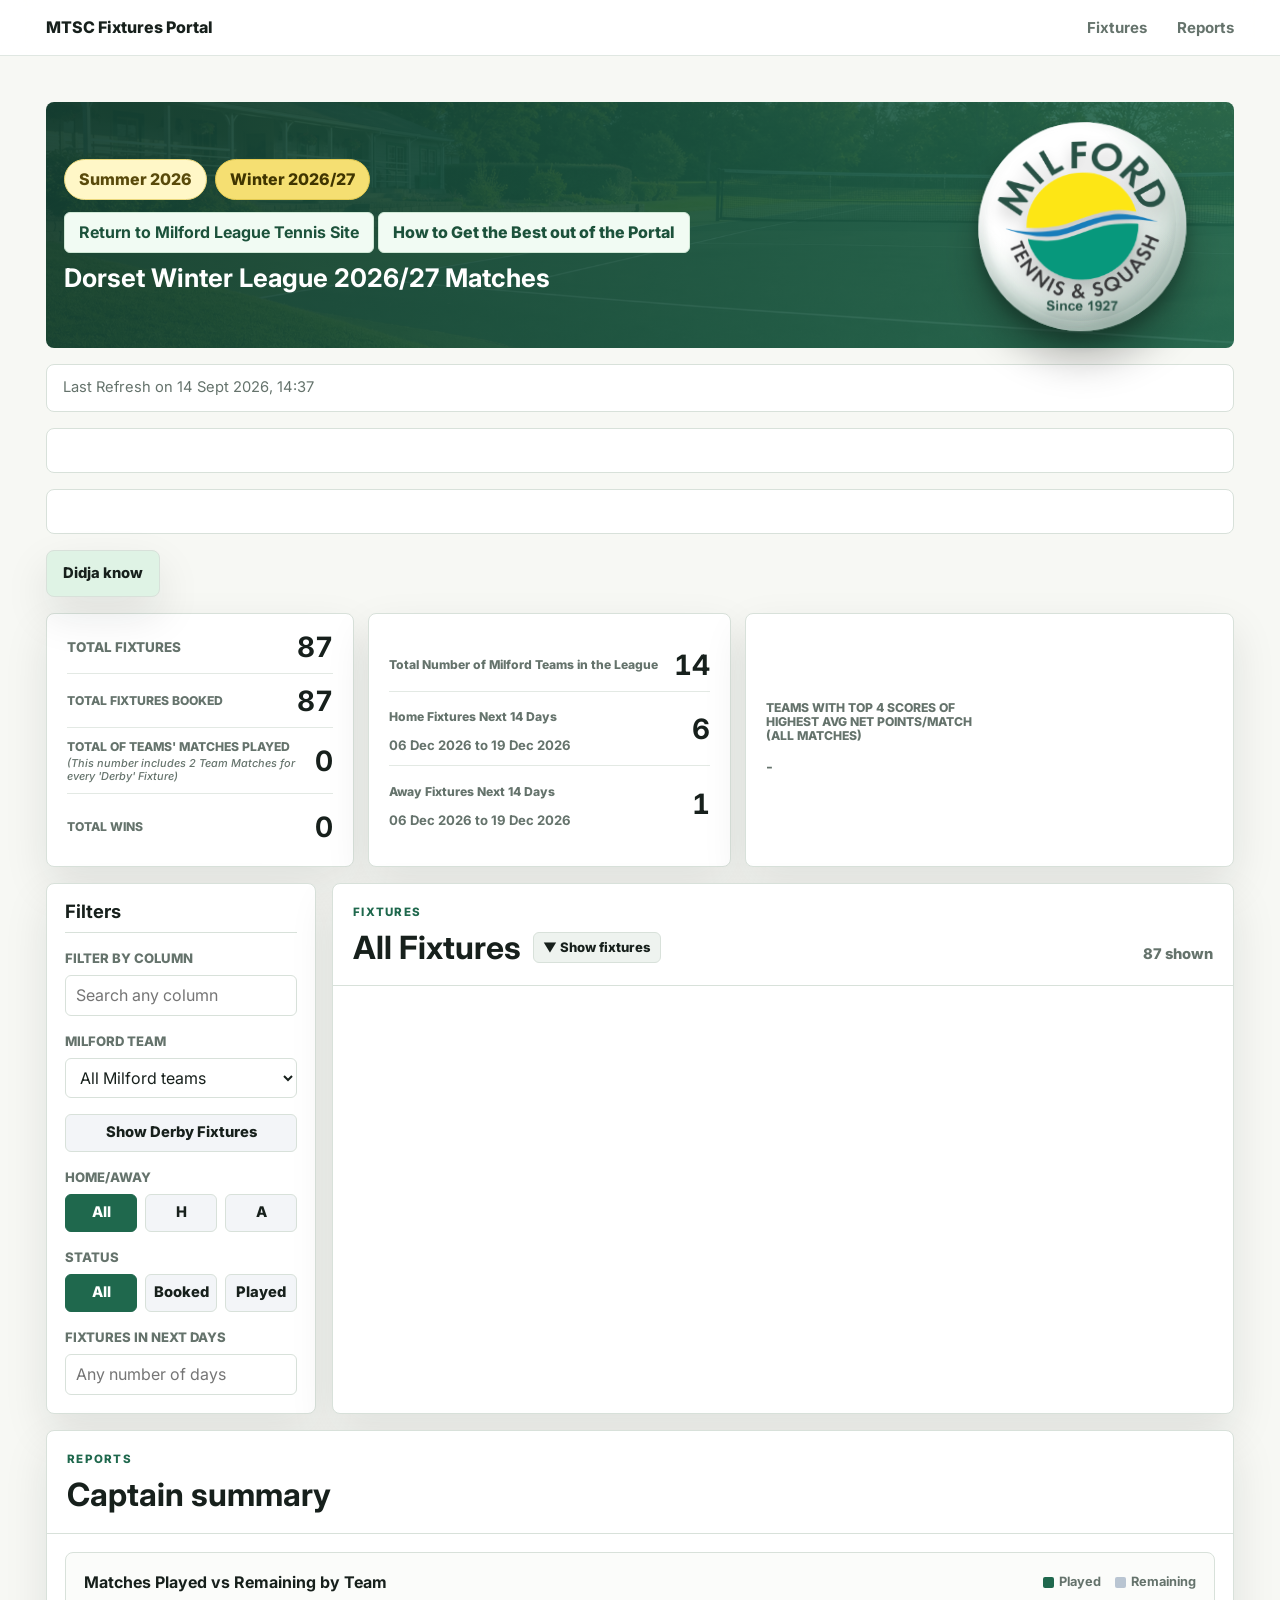
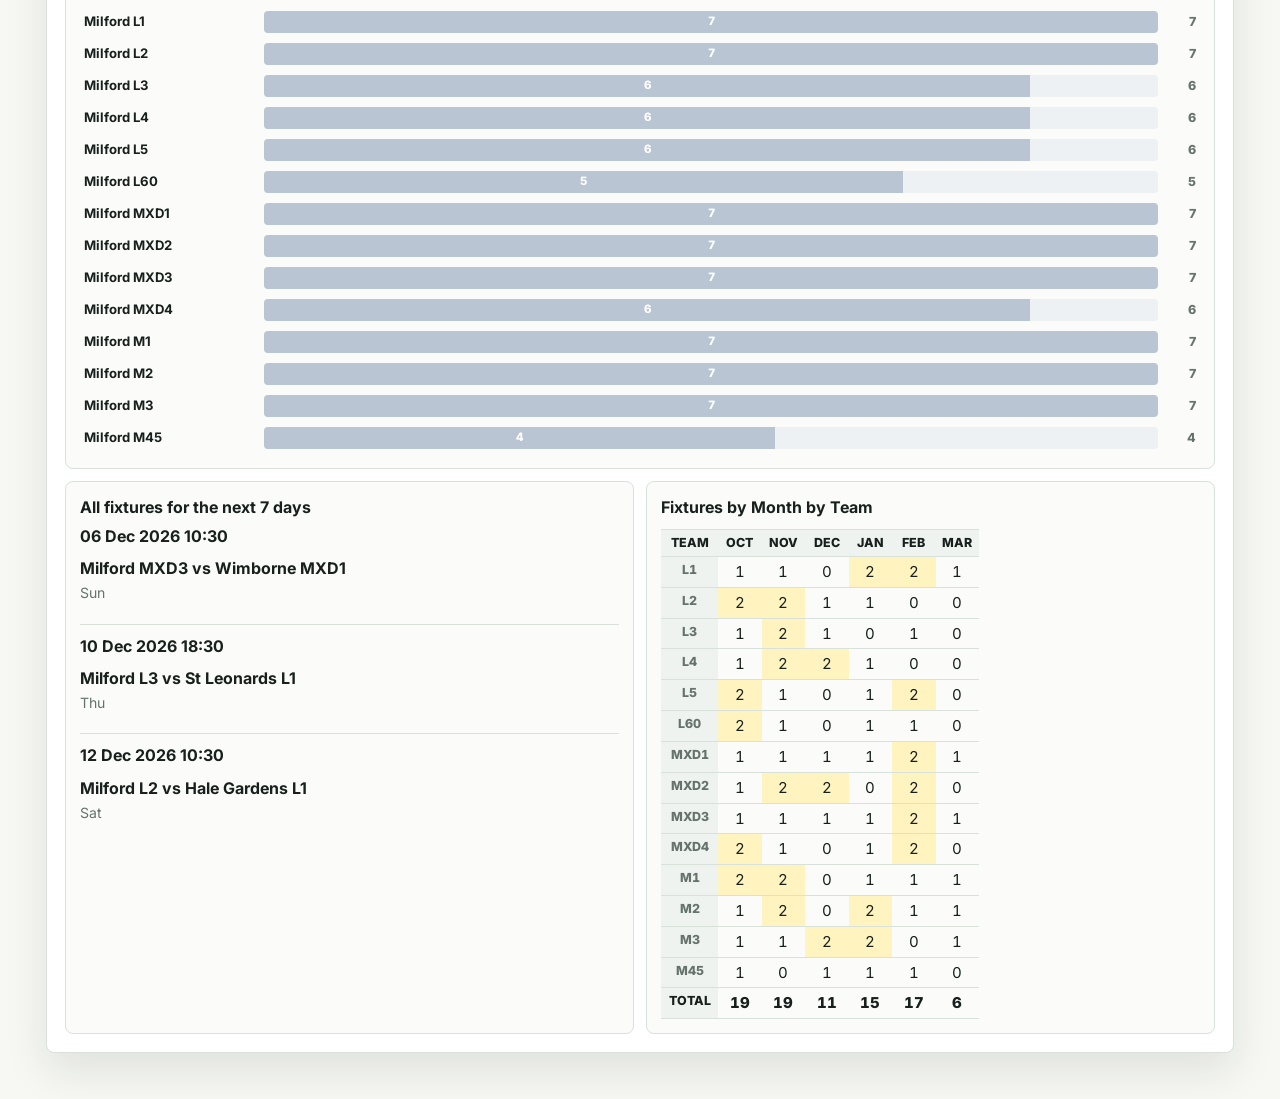
==== commit e20c1fc0: "Add Winter latest news from Portal Features B1" ====
--- a/index.html
+++ b/index.html
@@ -65,6 +65,11 @@
         <span id="parseStatus"></span>
       </section>
 
+      <section class="feature-line is-empty" id="latestInfoLine" aria-live="polite" hidden>
+        <span class="feature-label" id="latestInfoLabel" hidden>Latest Info/News</span>
+        <span id="latestInfo"></span>
+      </section>
+
       <section class="feature-line is-empty" id="featureLine" aria-live="polite">
         <span class="feature-label" id="featureLabel" hidden>Recent Features in the Past Week</span>
         <span id="portalFeatures"></span>
--- a/styles.css
+++ b/styles.css
@@ -471,7 +471,12 @@
   font-weight: 800;
 }
 
-#portalFeatures {
+#latestInfoLine[hidden] {
+  display: none;
+}
+
+#portalFeatures,
+#latestInfo {
   text-align: left;
   font-size: 0.92rem;
   font-weight: 400;
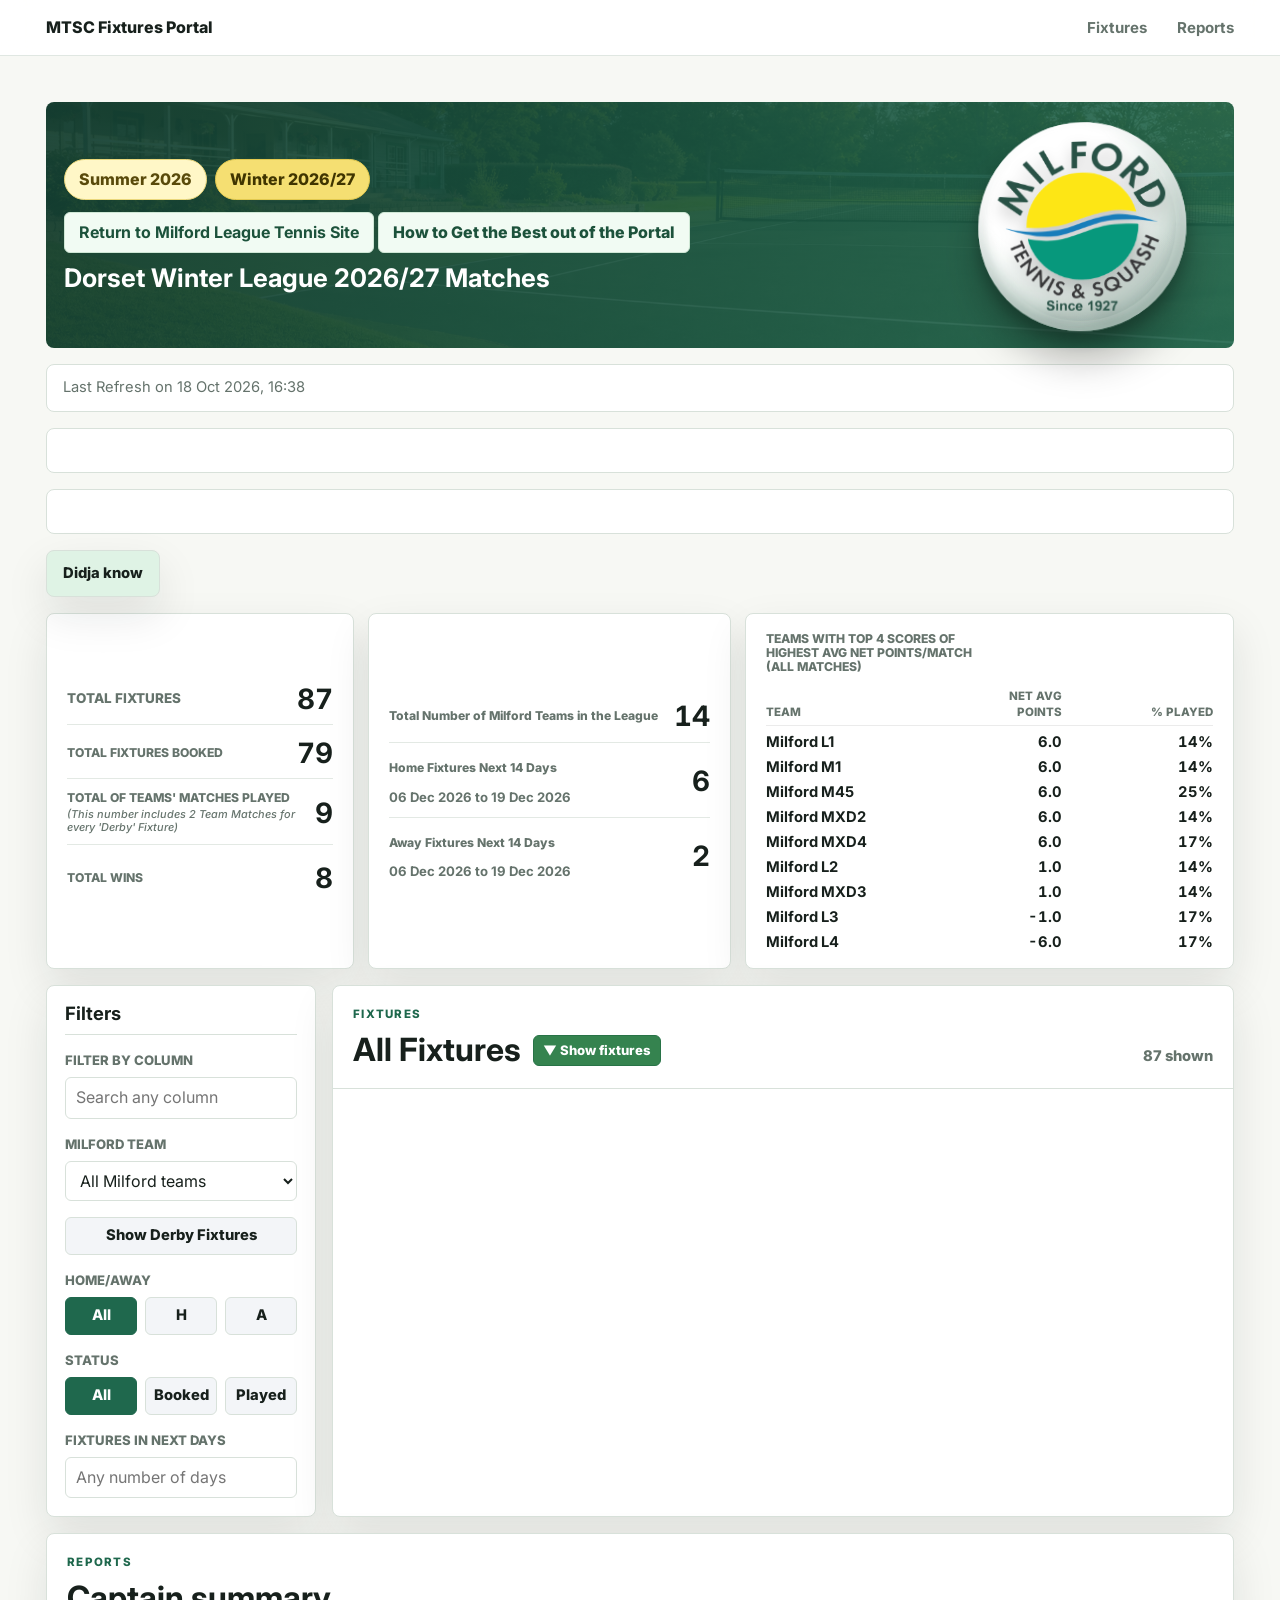
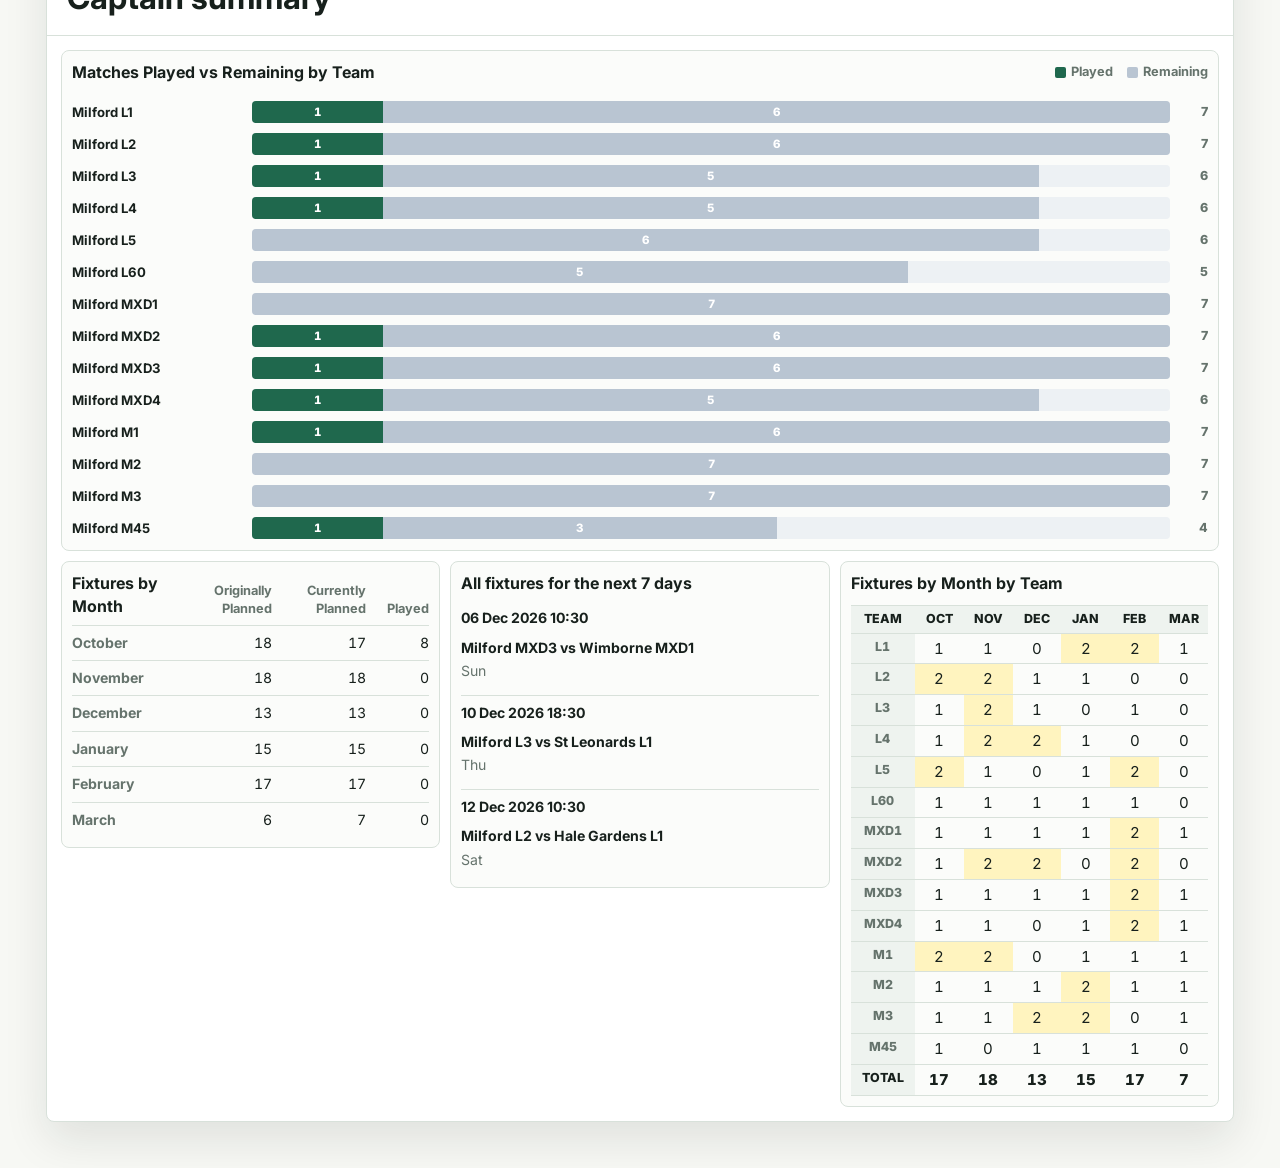
==== commit 6d44eca0: "Make fixtures toggle visible with green background" ====
--- a/index.html
+++ b/index.html
@@ -10,7 +10,7 @@
       href="https://fonts.googleapis.com/css2?family=Inter:wght@400;500;600;700;800&display=swap"
       rel="stylesheet"
     />
-    <link rel="stylesheet" href="styles.css?v=108" />
+    <link rel="stylesheet" href="styles.css?v=109" />
     <script
       defer
       src="https://cdn.sheetjs.com/xlsx-0.20.3/package/dist/xlsx.full.min.js"
--- a/styles.css
+++ b/styles.css
@@ -838,10 +838,10 @@
 
 .fixture-toggle {
   padding: 5px 9px;
-  border: 1px solid var(--line);
+  border: 1px solid #287347;
   border-radius: 6px;
-  background: var(--soft);
-  color: var(--ink);
+  background: #35834f;
+  color: #fff;
   cursor: pointer;
   font: inherit;
   font-size: 0.82rem;
@@ -916,6 +916,11 @@
 .badge.new {
   background: #e2f0ff;
   color: #124f86;
+}
+
+.badge.not-booked {
+  background: #fff0d6;
+  color: #79551d;
 }
 
 .badge.played {
@@ -1221,6 +1226,47 @@
   font-weight: 800;
 }
 
+.winter-report {
+  grid-template-columns: repeat(3, minmax(0, 1fr));
+  align-items: start;
+  gap: 10px;
+  padding: 14px;
+}
+
+.winter-report > .summary-item {
+  min-width: 0;
+  padding: 10px;
+}
+
+.winter-report .monthly-summary-head,
+.winter-report .monthly-row {
+  grid-template-columns: minmax(0, 1.2fr) repeat(2, minmax(0, 1fr)) minmax(0, 0.65fr);
+  gap: 6px;
+}
+
+.winter-report .monthly-summary-head span {
+  font-size: 0.8rem;
+}
+
+.winter-report .monthly-row {
+  padding: 7px 0;
+  font-size: 0.88rem;
+}
+
+.winter-report .team-month-table {
+  width: 100%;
+  font-size: 0.82rem;
+}
+
+.winter-report .next-fixtures {
+  gap: 6px;
+  font-size: 0.88rem;
+}
+
+.winter-report .next-fixtures li {
+  padding: 7px 0;
+}
+
 footer {
   display: flex;
   justify-content: space-between;
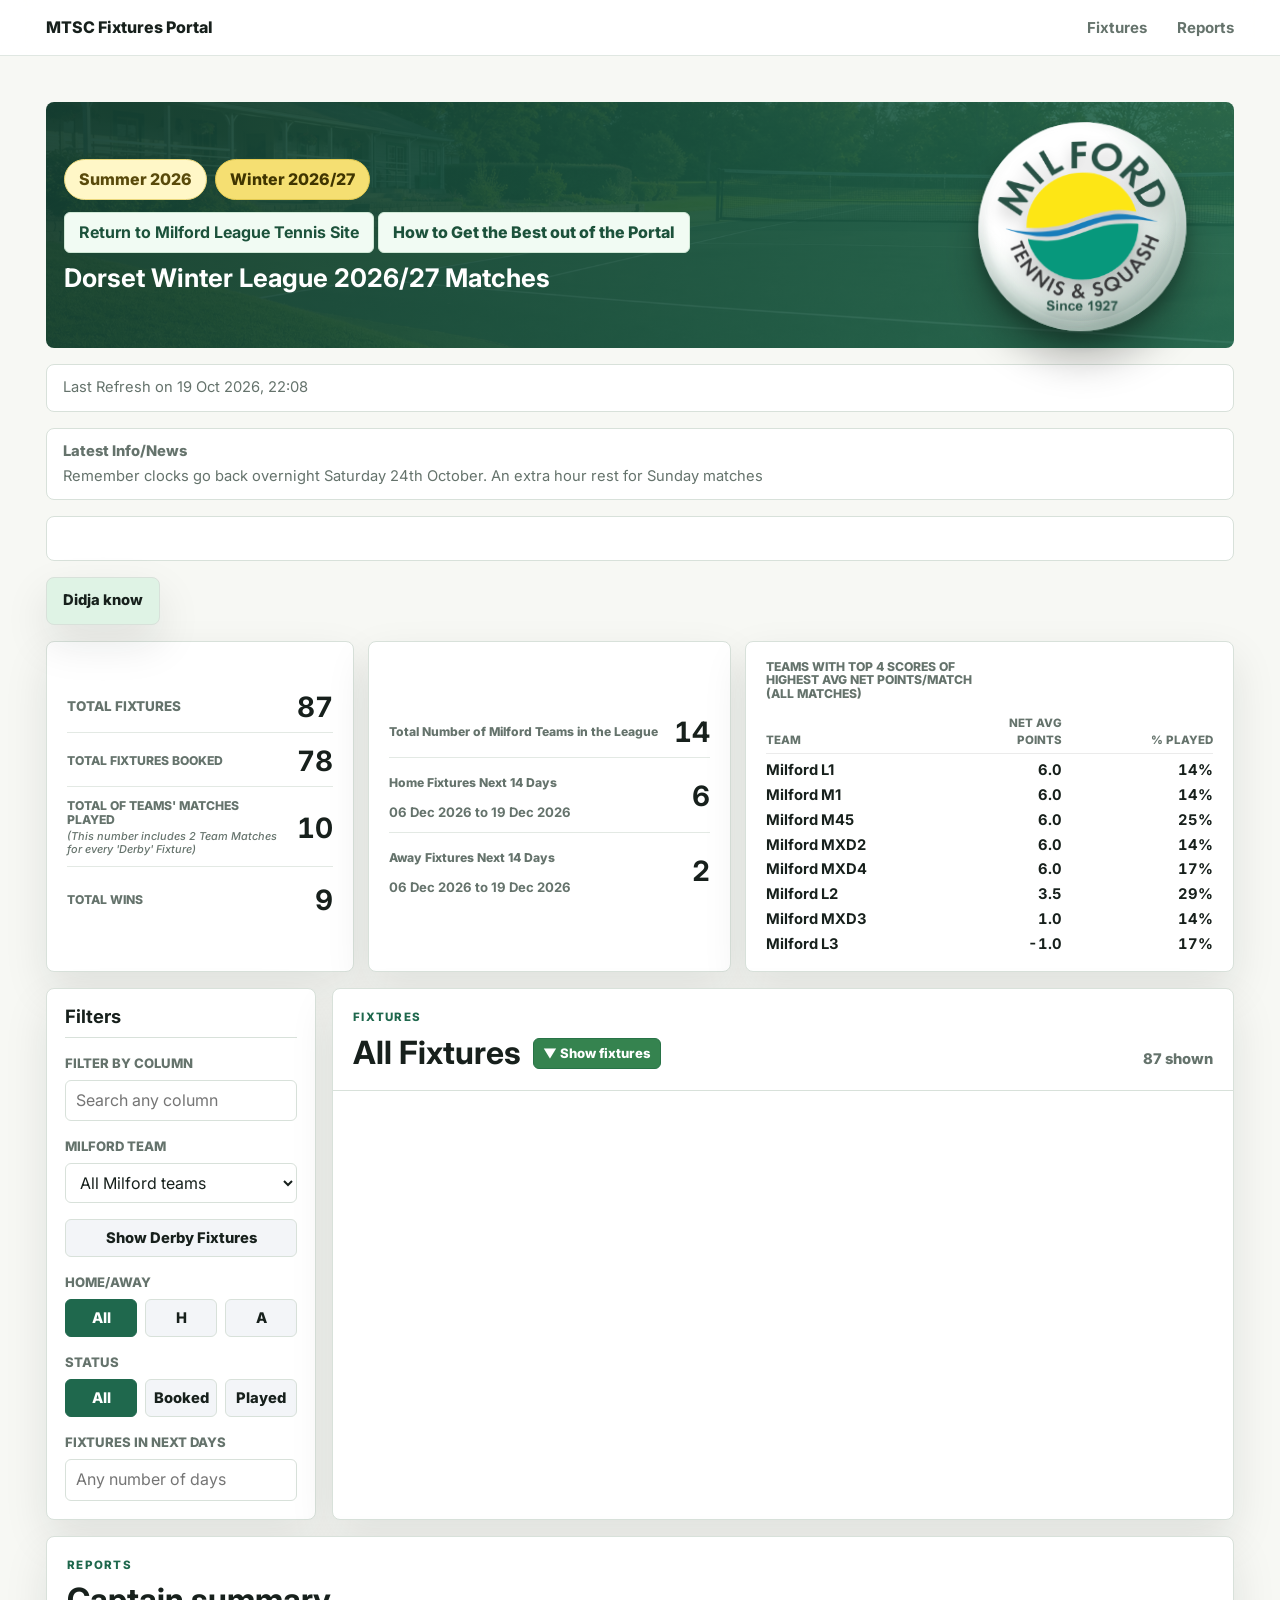
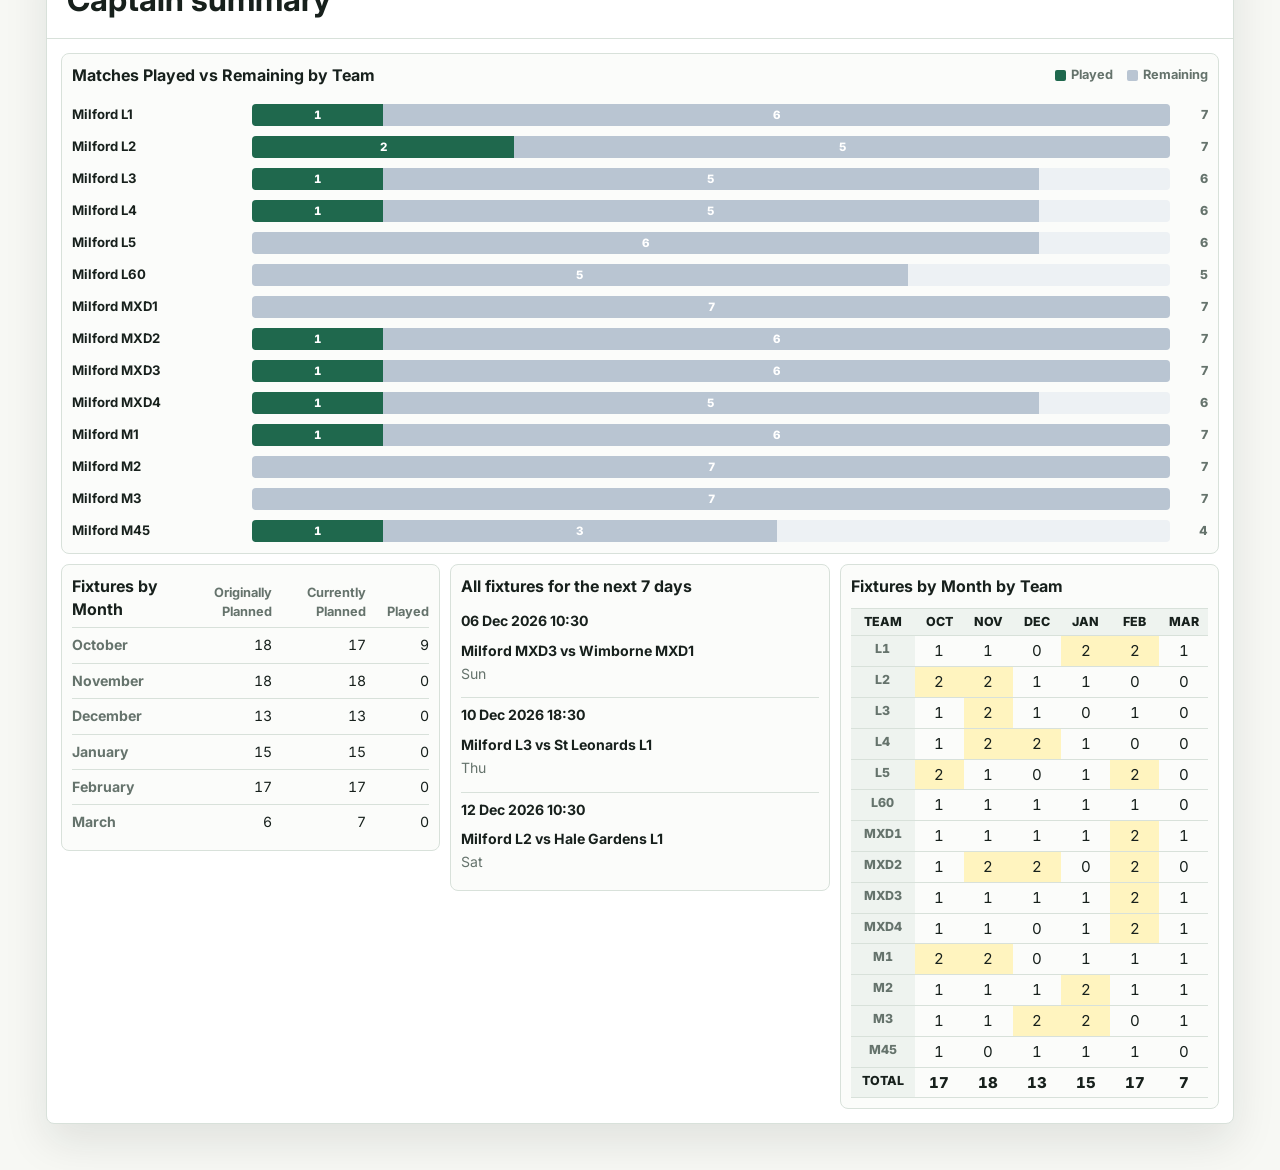
==== commit 7284cddb: "Animate news three times on portal visits" ====
--- a/index.html
+++ b/index.html
@@ -10,7 +10,7 @@
       href="https://fonts.googleapis.com/css2?family=Inter:wght@400;500;600;700;800&display=swap"
       rel="stylesheet"
     />
-    <link rel="stylesheet" href="styles.css?v=109" />
+    <link rel="stylesheet" href="styles.css?v=110" />
     <script
       defer
       src="https://cdn.sheetjs.com/xlsx-0.20.3/package/dist/xlsx.full.min.js"
--- a/styles.css
+++ b/styles.css
@@ -473,6 +473,21 @@
 
 #latestInfoLine[hidden] {
   display: none;
+}
+
+#latestInfoLine:not([hidden]):not(.is-empty) {
+  animation: news-attention 1.2s ease-in-out 3;
+}
+
+@keyframes news-attention {
+  0%, 100% { opacity: 1; }
+  50% { opacity: 0.35; }
+}
+
+@media (prefers-reduced-motion: reduce) {
+  #latestInfoLine:not([hidden]):not(.is-empty) {
+    animation: none;
+  }
 }
 
 #portalFeatures,
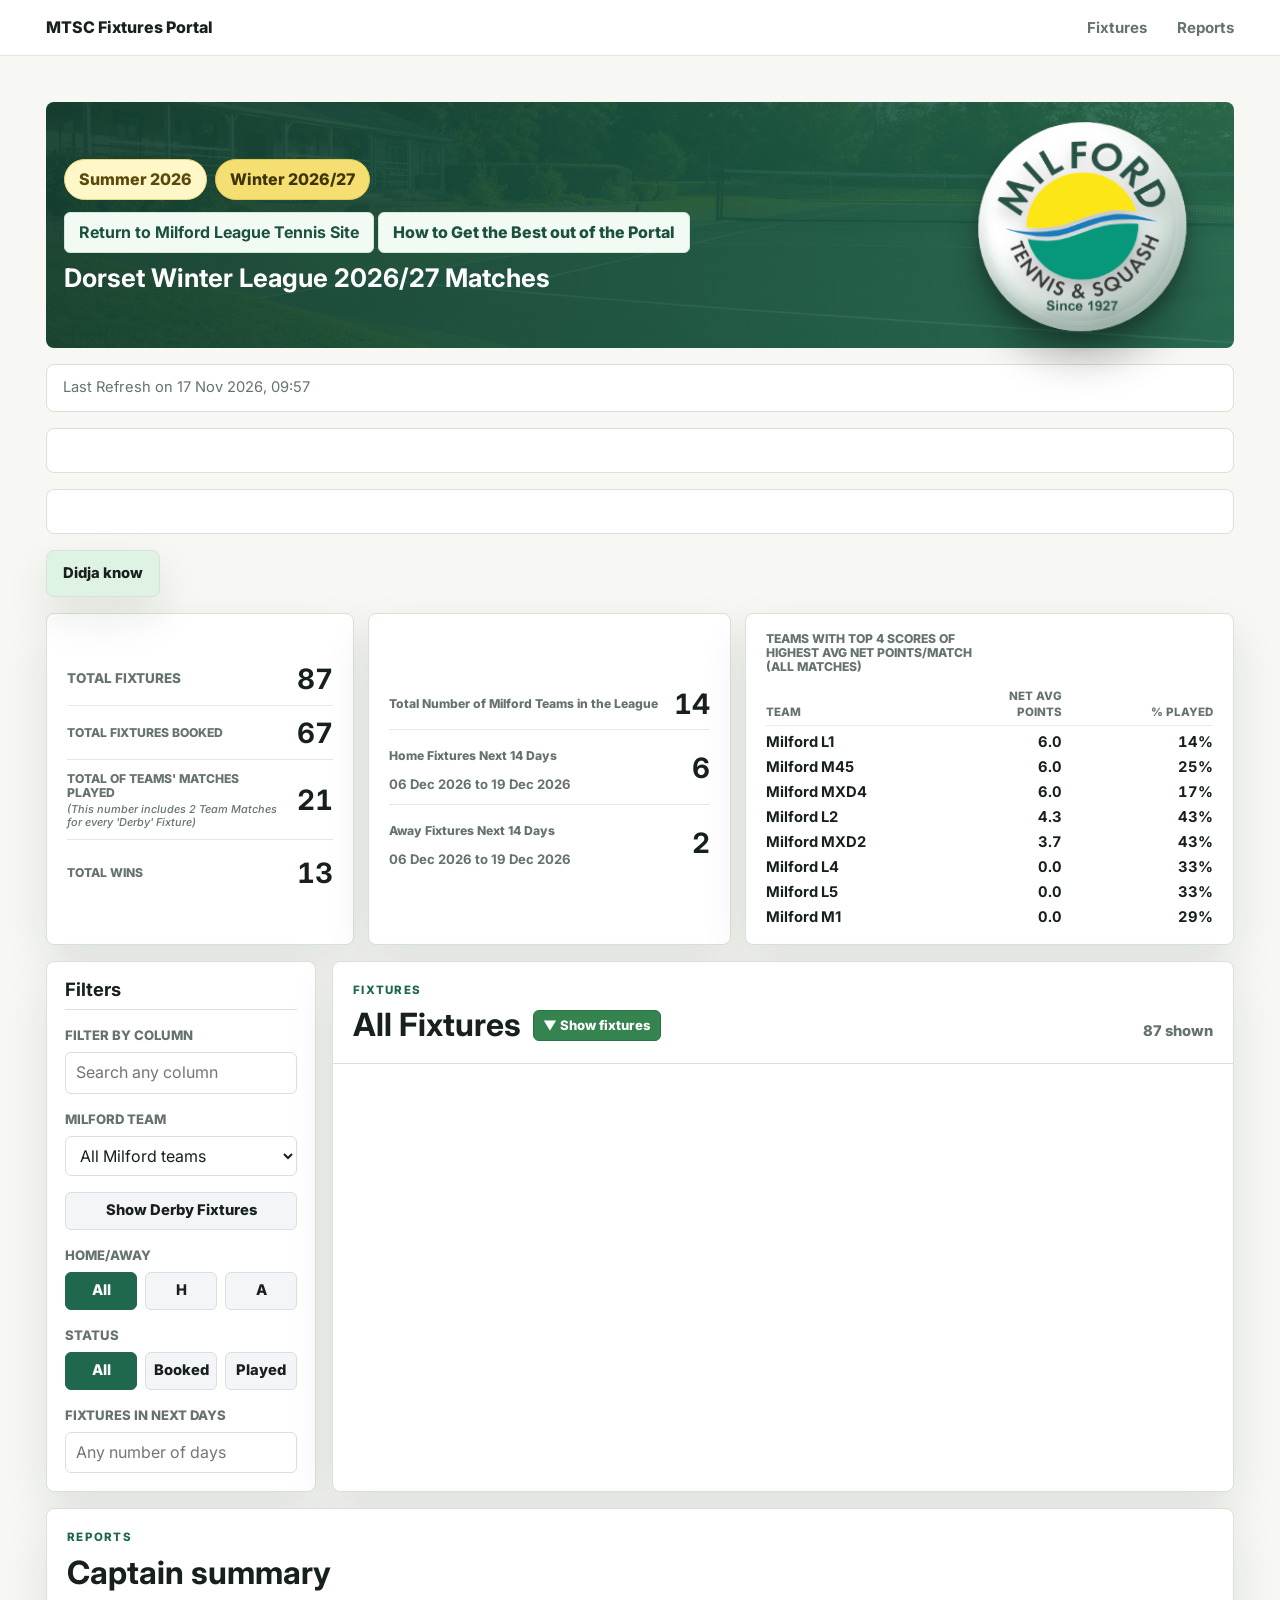
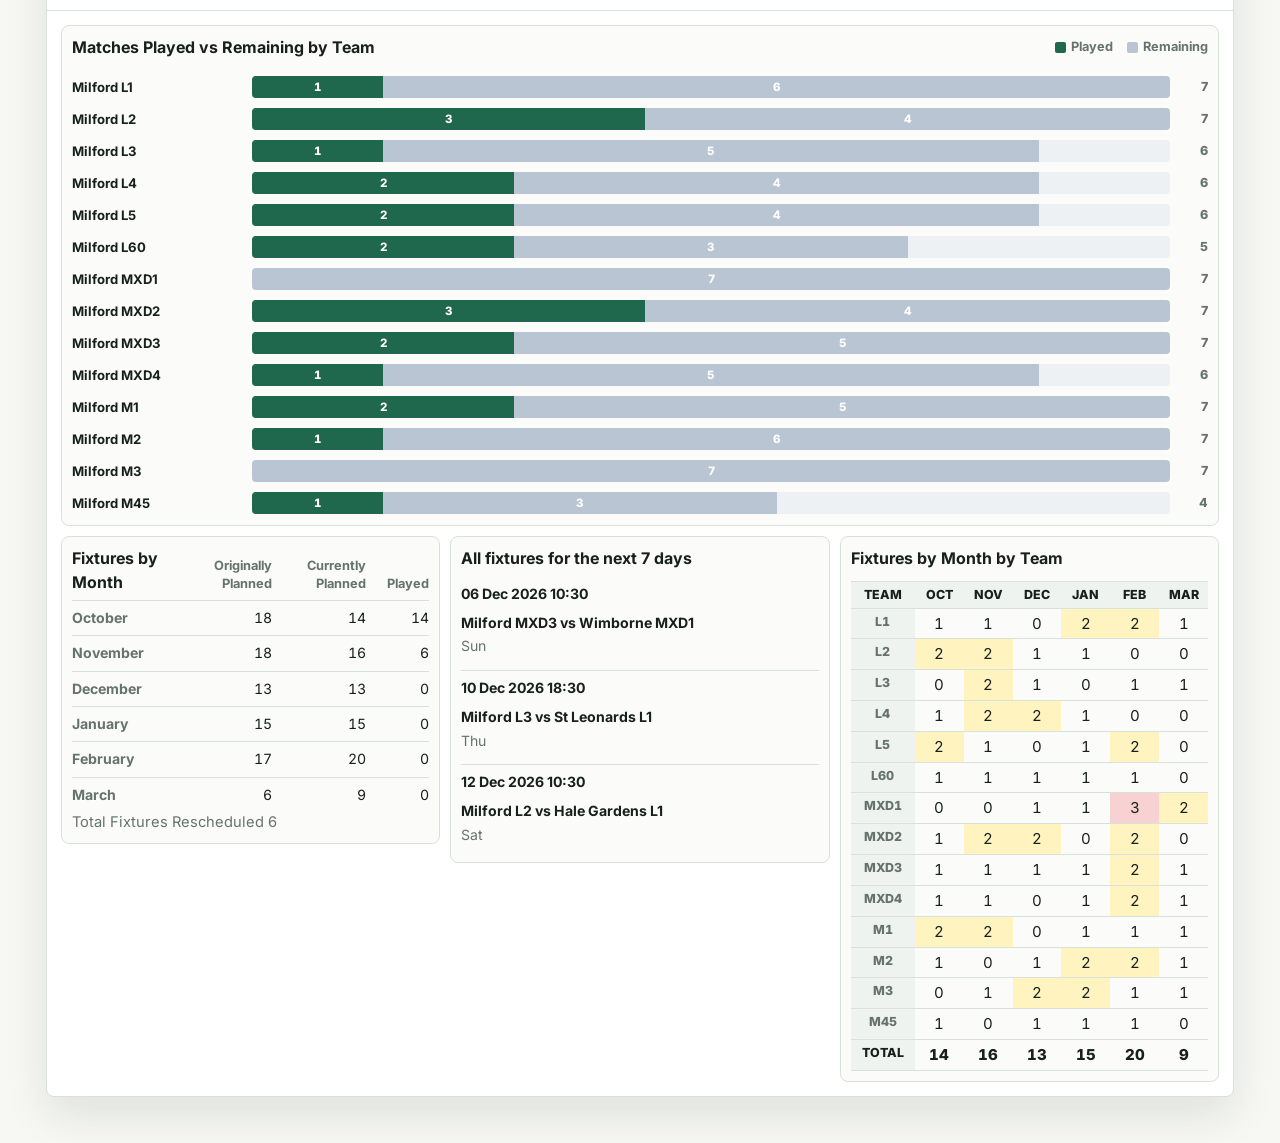
==== commit bb98dbe0: "Show Winter rescheduled fixtures total from workbook G109" ====
--- a/index.html
+++ b/index.html
@@ -15,7 +15,7 @@
       defer
       src="https://cdn.sheetjs.com/xlsx-0.20.3/package/dist/xlsx.full.min.js"
     ></script>
-    <script defer src="app.js?v=96"></script>
+    <script defer src="app.js?v=97"></script>
   </head>
   <body>
     <header class="app-header">
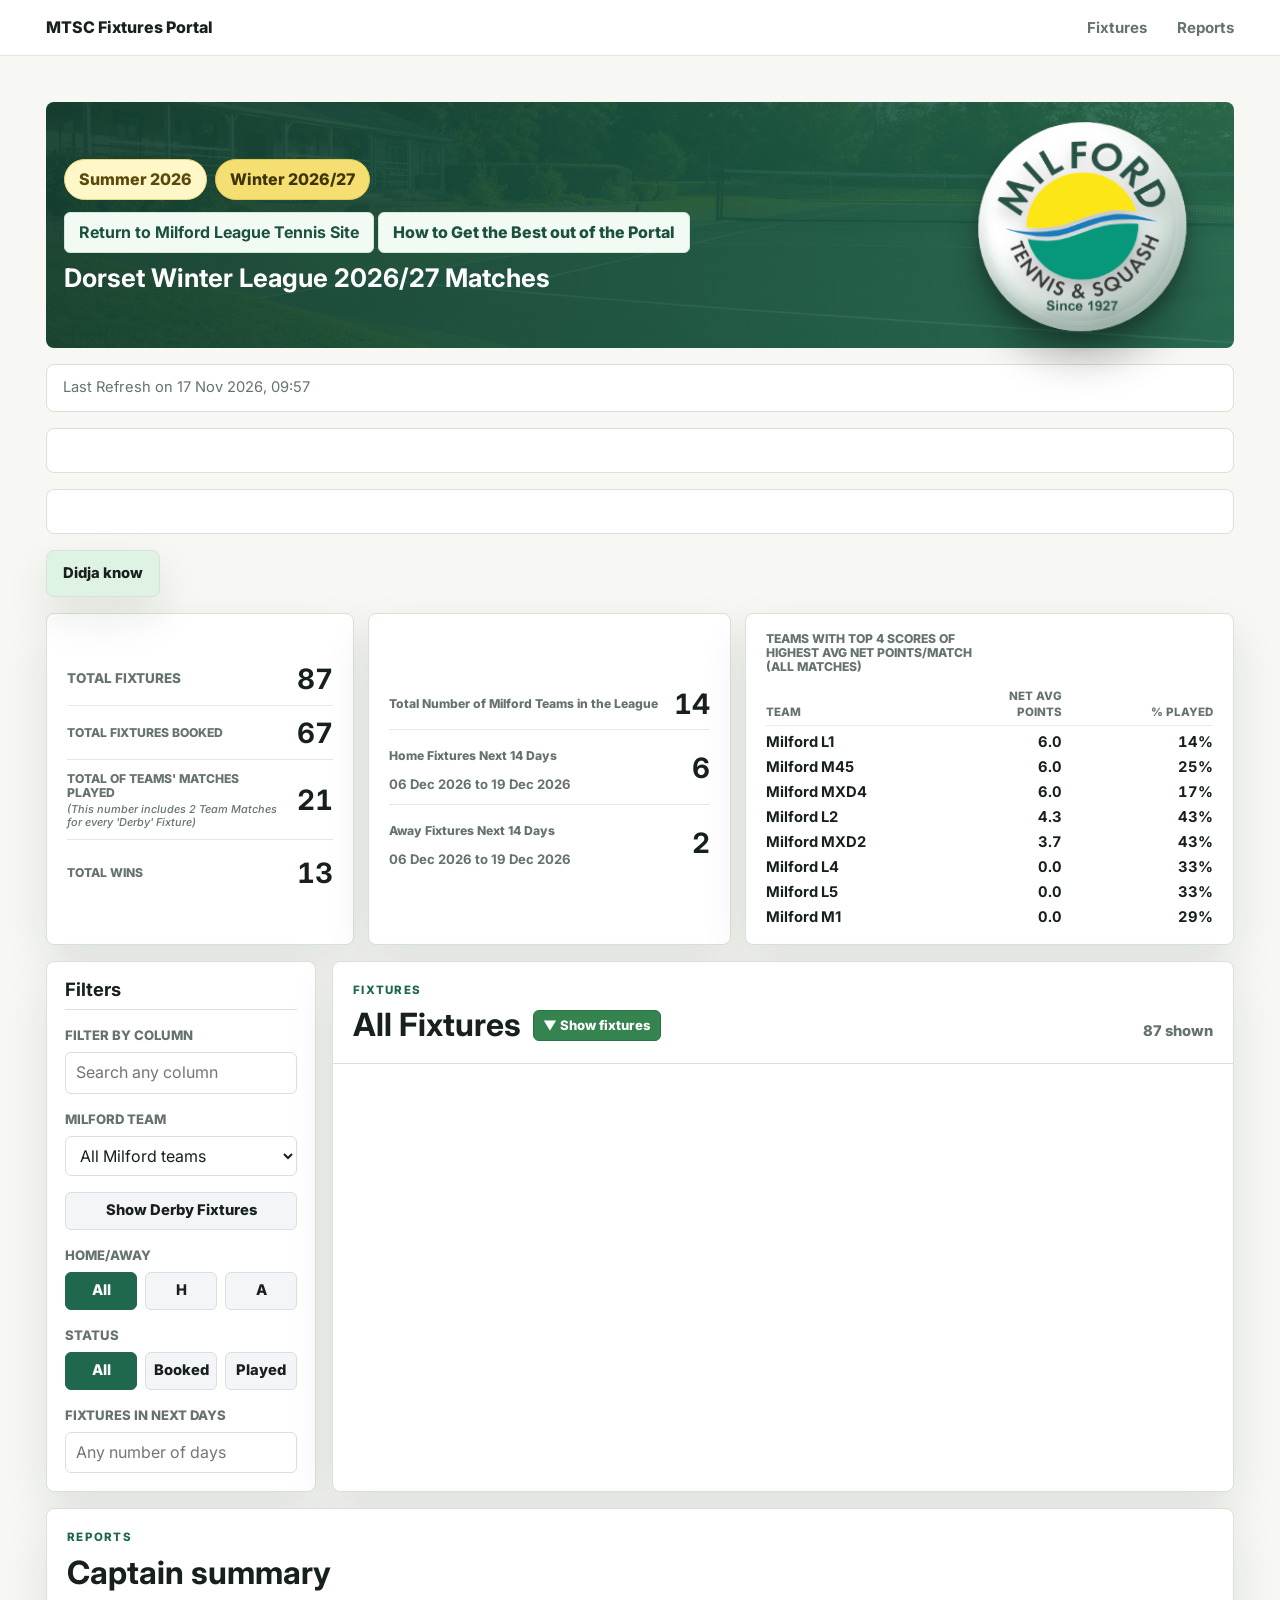
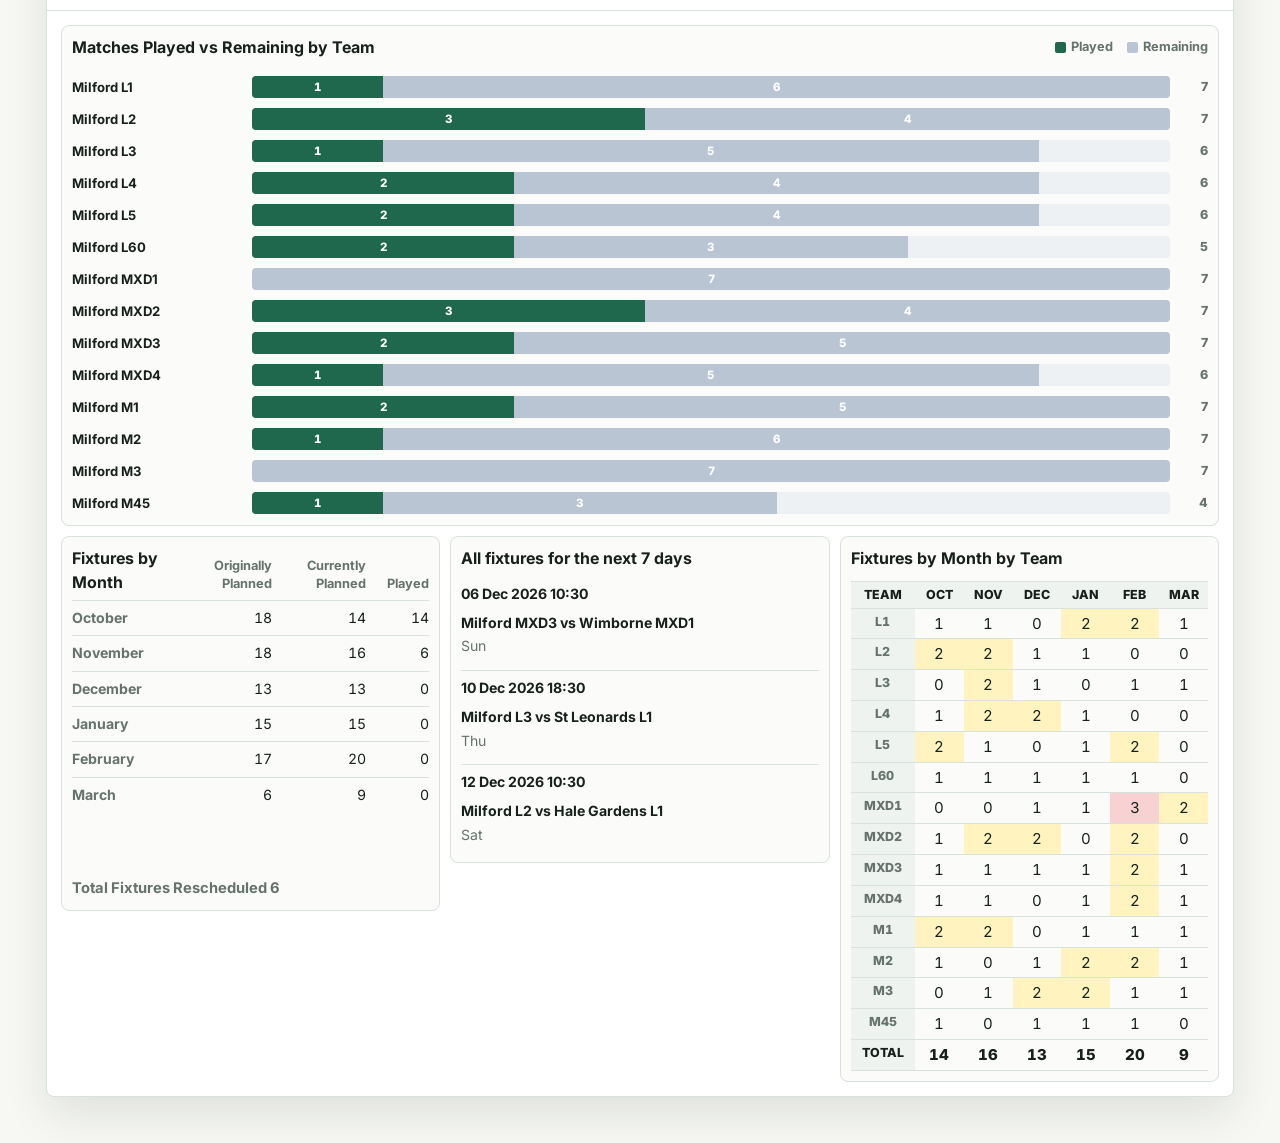
==== commit 3fd454c4: "Apply rescheduled total emphasis to live Captain view" ====
--- a/index.html
+++ b/index.html
@@ -10,7 +10,7 @@
       href="https://fonts.googleapis.com/css2?family=Inter:wght@400;500;600;700;800&display=swap"
       rel="stylesheet"
     />
-    <link rel="stylesheet" href="styles.css?v=110" />
+    <link rel="stylesheet" href="styles.css?v=112" />
     <script
       defer
       src="https://cdn.sheetjs.com/xlsx-0.20.3/package/dist/xlsx.full.min.js"
--- a/styles.css
+++ b/styles.css
@@ -1087,6 +1087,11 @@
   font-size: 0.92rem;
 }
 
+.summary-item .fixtures-rescheduled {
+  margin-top: 4.5em;
+  font-weight: 700;
+}
+
 .results-table-wrap {
   overflow-x: auto;
 }
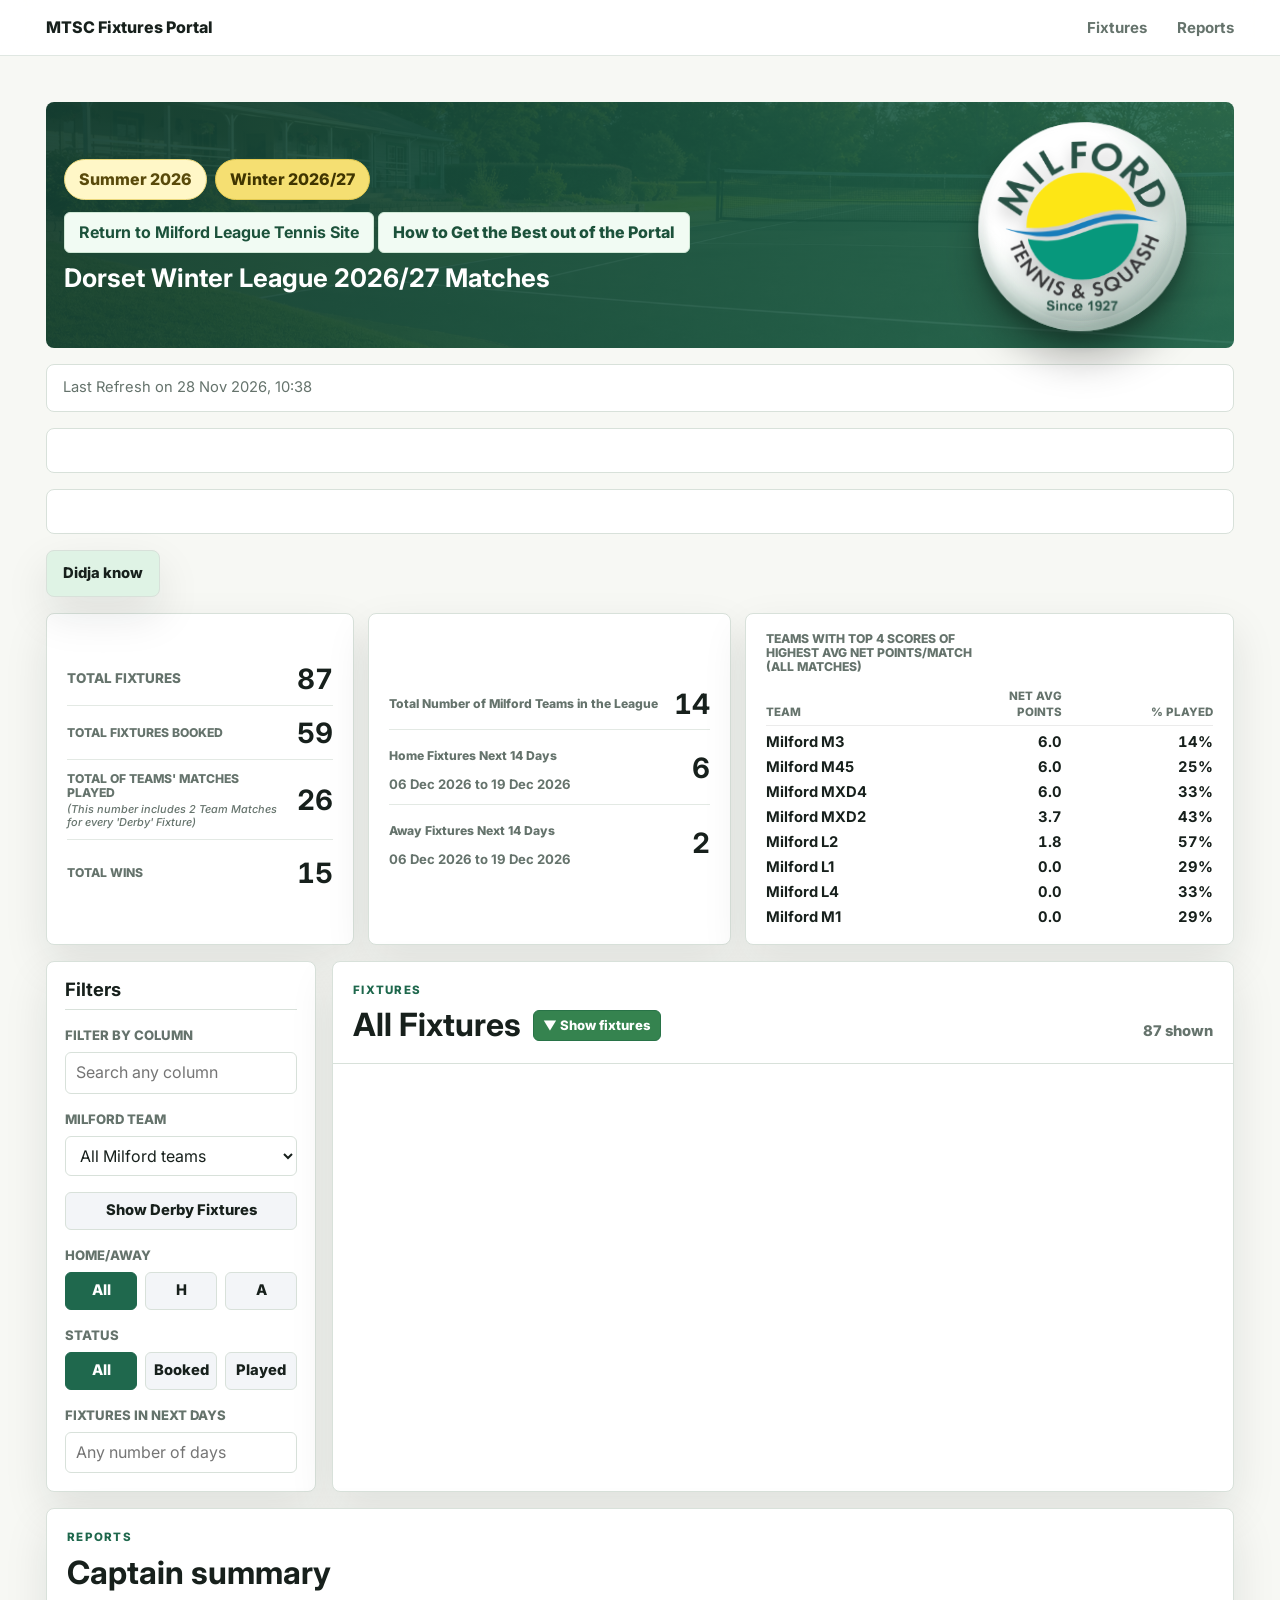
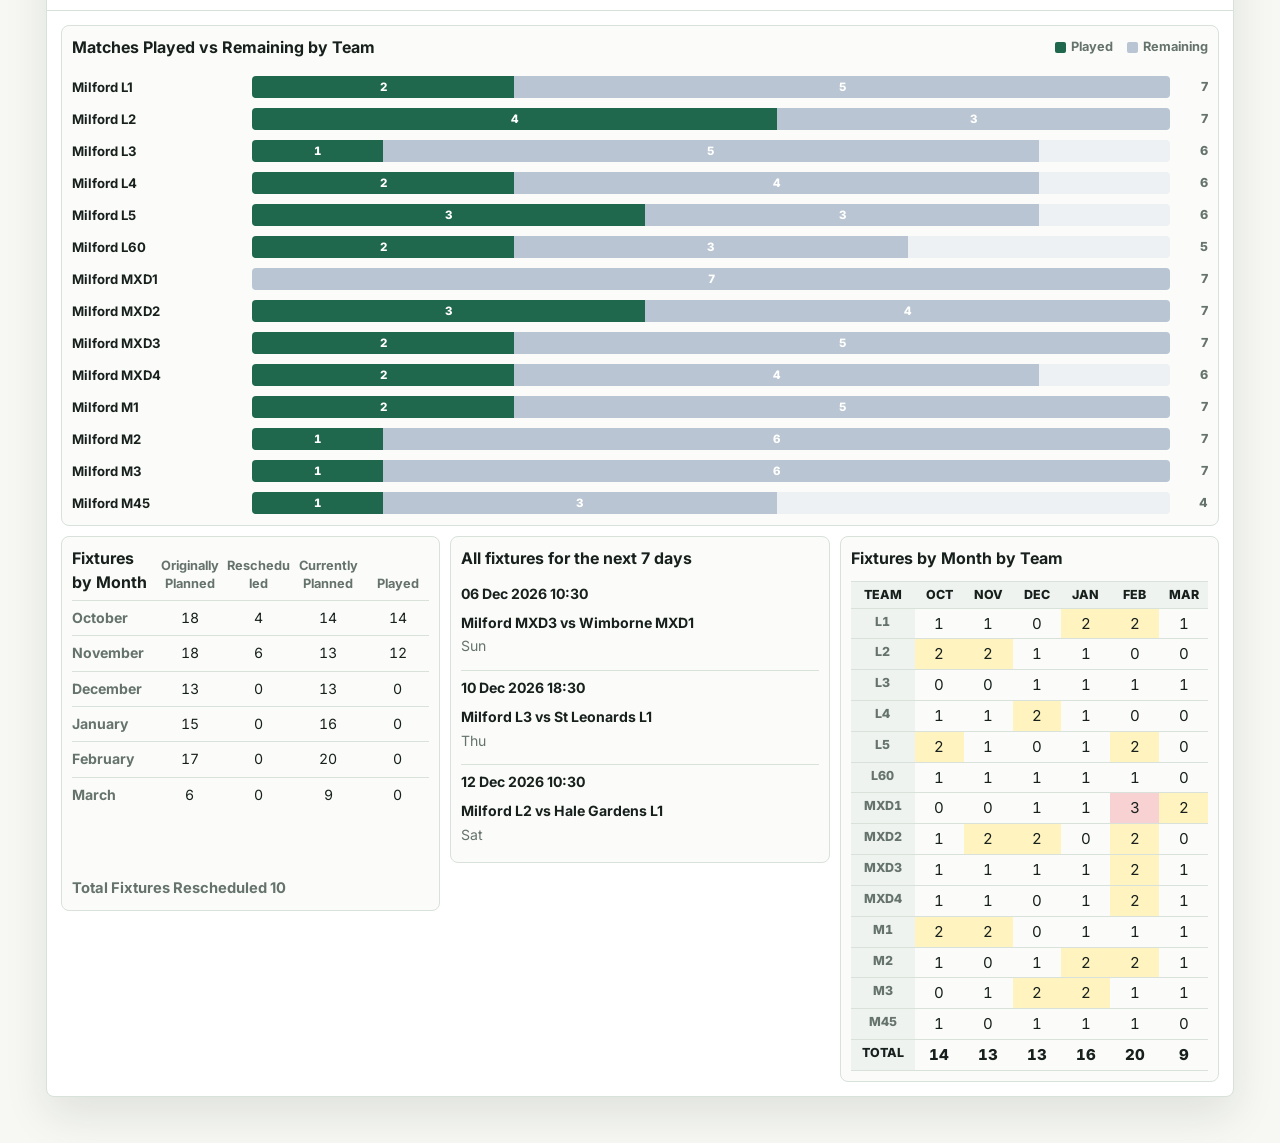
==== commit 59199340: "Show winter rescheduled fixtures by month" ====
--- a/index.html
+++ b/index.html
@@ -10,12 +10,12 @@
       href="https://fonts.googleapis.com/css2?family=Inter:wght@400;500;600;700;800&display=swap"
       rel="stylesheet"
     />
-    <link rel="stylesheet" href="styles.css?v=112" />
+    <link rel="stylesheet" href="styles.css?v=113" />
     <script
       defer
       src="https://cdn.sheetjs.com/xlsx-0.20.3/package/dist/xlsx.full.min.js"
     ></script>
-    <script defer src="app.js?v=97"></script>
+    <script defer src="app.js?v=98"></script>
   </head>
   <body>
     <header class="app-header">
--- a/styles.css
+++ b/styles.css
@@ -1260,11 +1260,17 @@
 
 .winter-report .monthly-summary-head,
 .winter-report .monthly-row {
-  grid-template-columns: minmax(0, 1.2fr) repeat(2, minmax(0, 1fr)) minmax(0, 0.65fr);
+  grid-template-columns: minmax(5rem, 1.2fr) repeat(4, minmax(0, 1fr));
   gap: 6px;
 }
 
+.winter-report .monthly-row > :not(.monthly-month),
 .winter-report .monthly-summary-head span {
+  text-align: center;
+}
+
+.winter-report .monthly-summary-head span {
+  overflow-wrap: anywhere;
   font-size: 0.8rem;
 }
 
